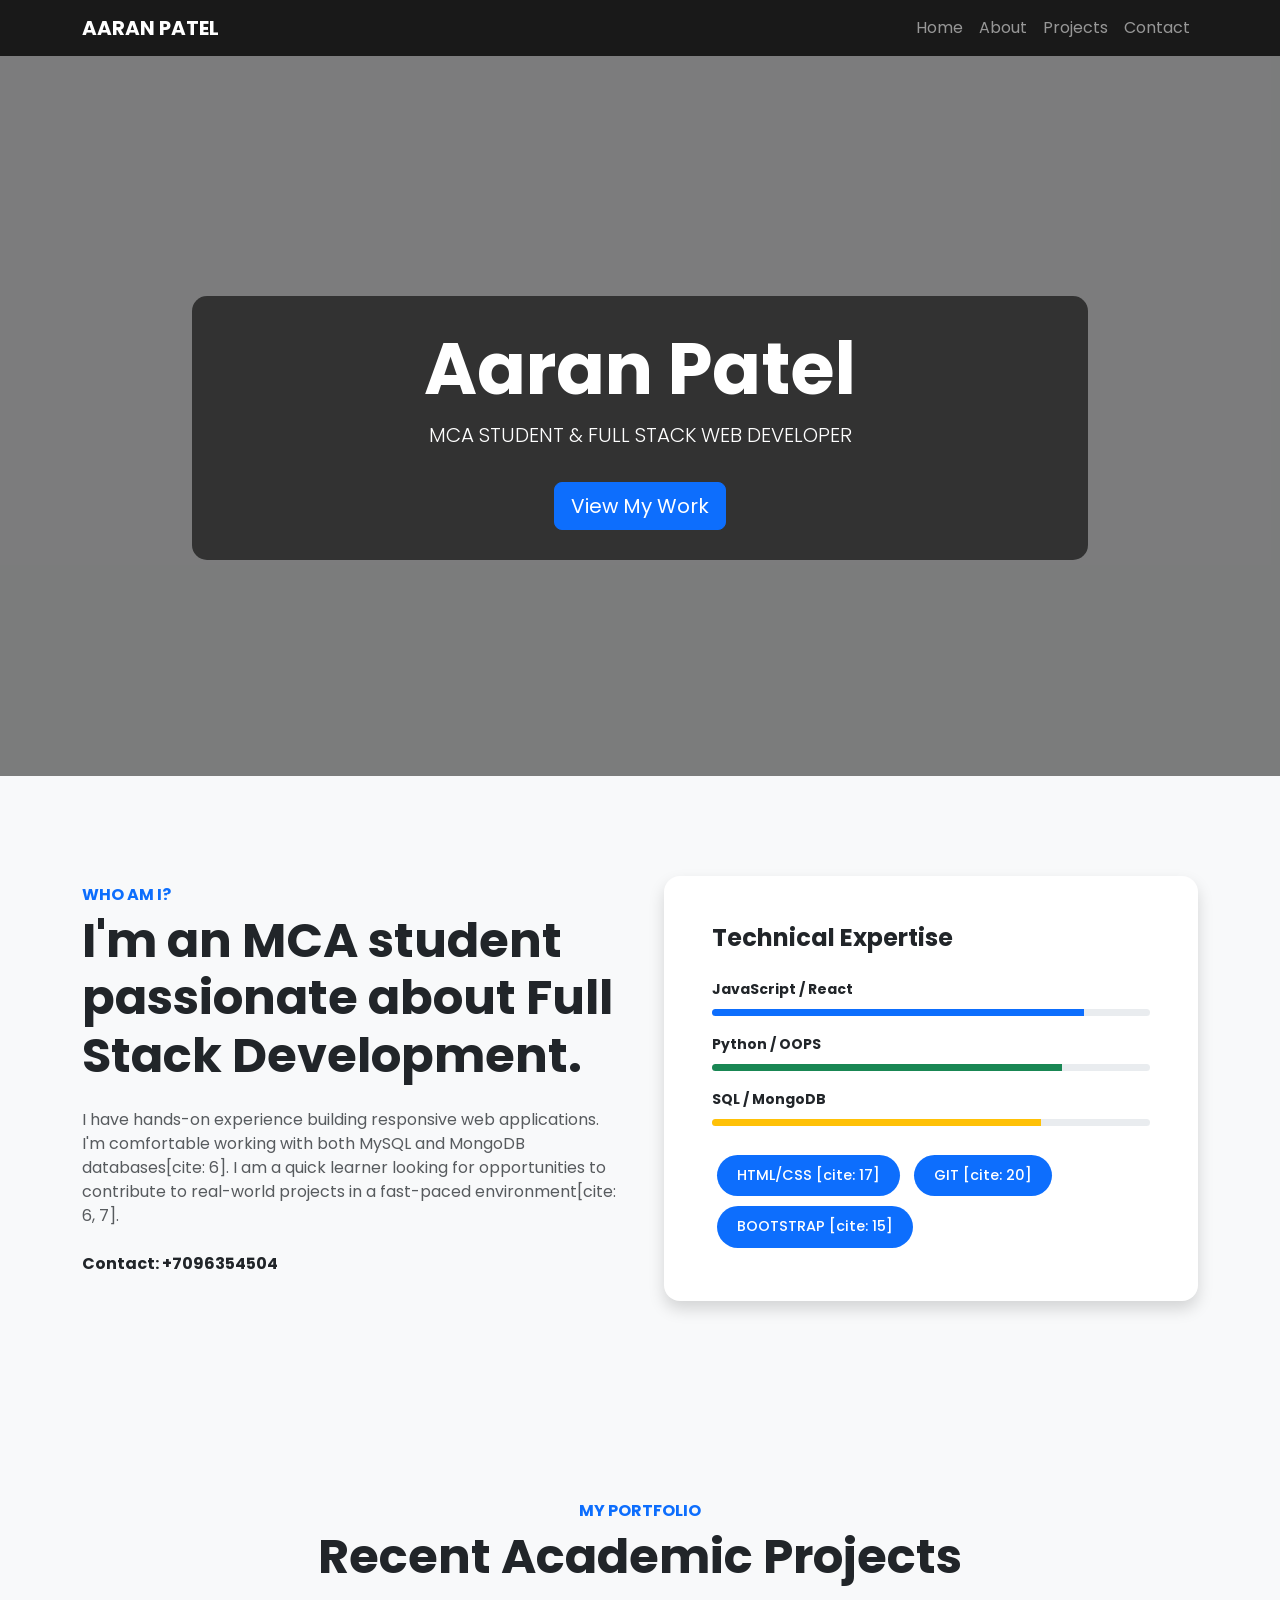
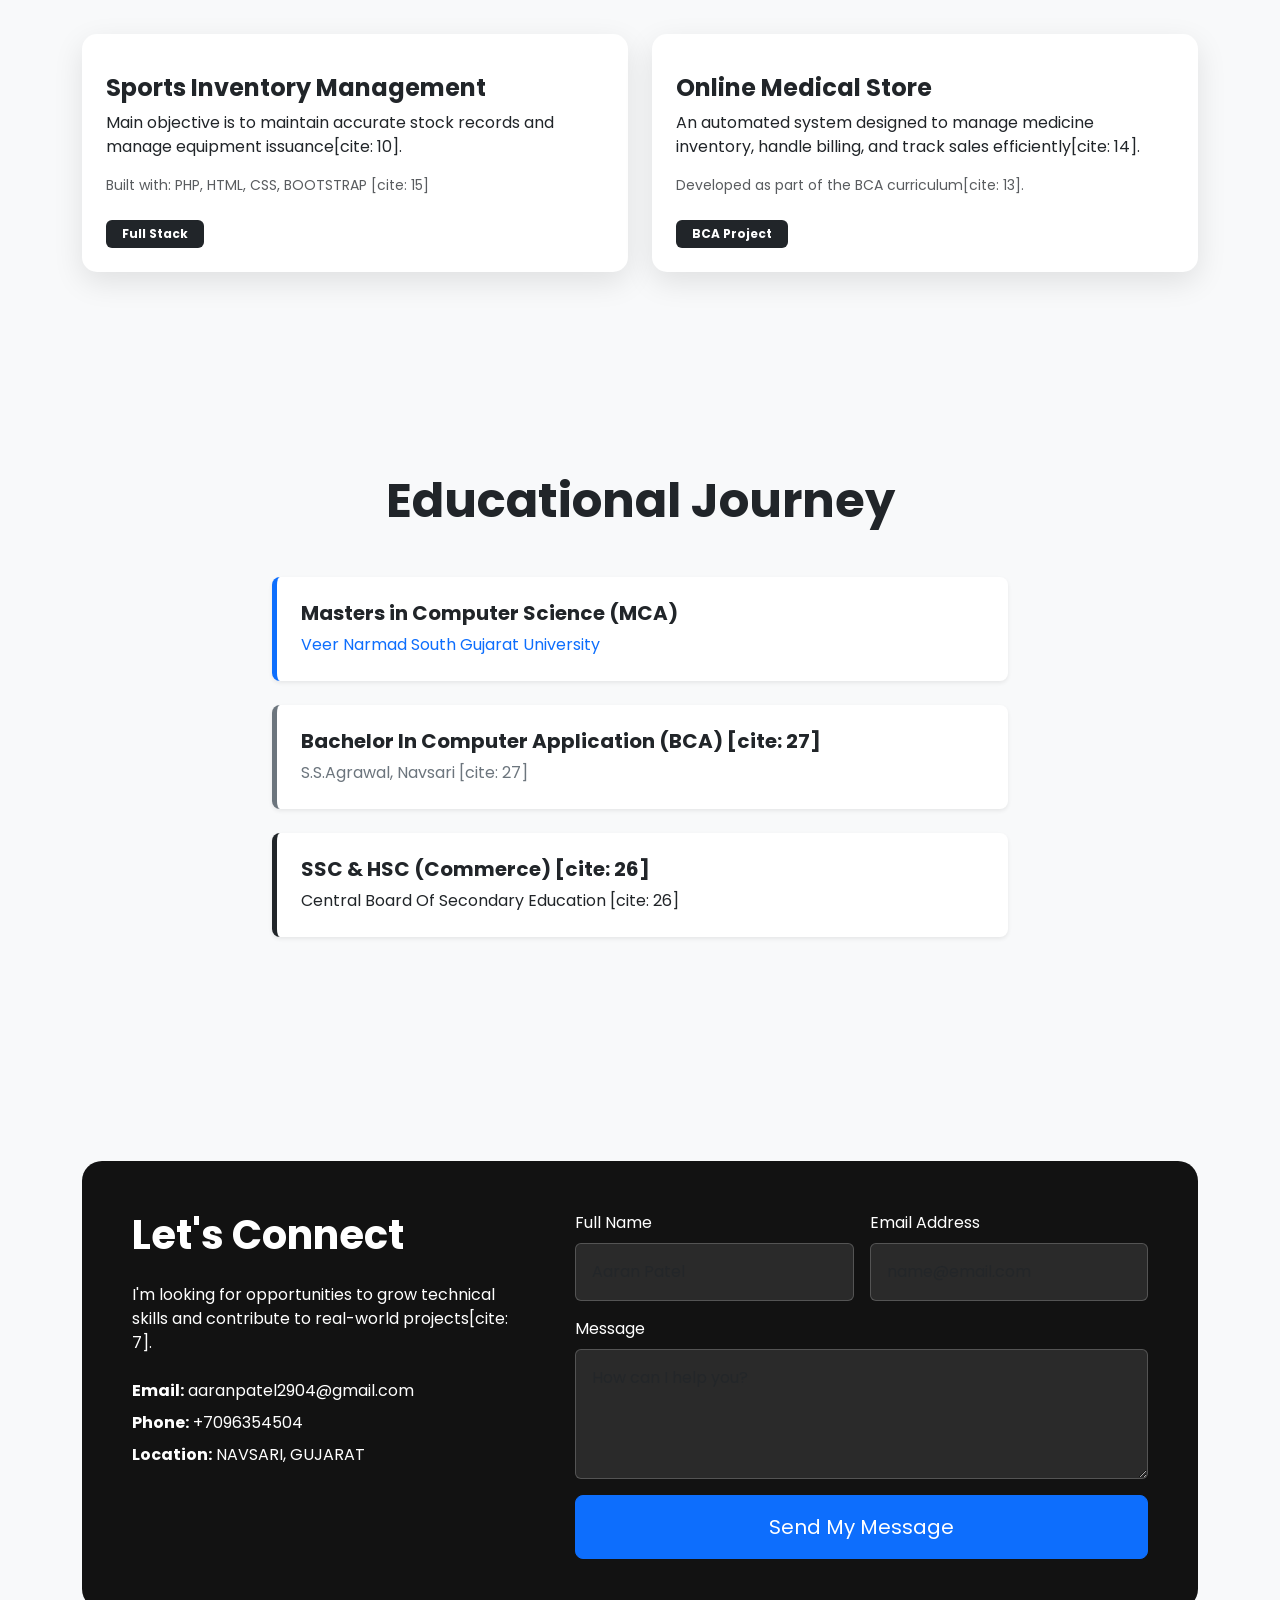
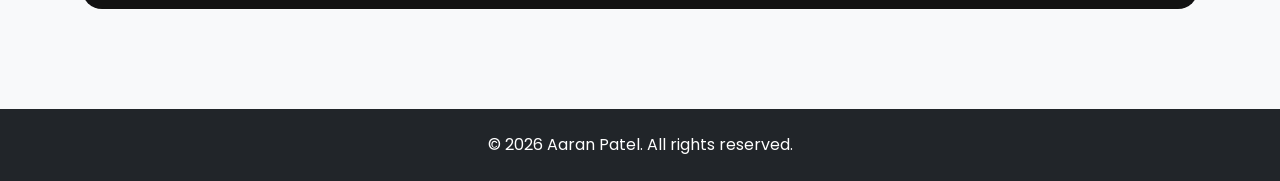
==== index.html @ 6e409c58 "Update and rename Personal_Portfolio.html to index.html" ====
<!DOCTYPE html>
<html lang="en">
<head>
    <meta charset="UTF-8">
    <meta name="viewport" content="width=device-width, initial-scale=1.0">
    <title>Aaran Patel | Full Stack Developer Portfolio</title>
    <link href="https://cdn.jsdelivr.net/npm/bootstrap@5.3.0/dist/css/bootstrap.min.css" rel="stylesheet">
    <link href="https://fonts.googleapis.com/css2?family=Poppins:wght@300;400;600;700&display=swap" rel="stylesheet">
    <style>
        :root { --primary-color: #0d6efd; --dark-bg: #121212; }
        body { font-family: 'Poppins', sans-serif; background-color: #f8f9fa; }
        
        /* Navbar Styling */
        .navbar { background: rgba(0, 0, 0, 0.9) !important; backdrop-filter: blur(10px); }
        
        /* Carousel Hero Styling */
        .carousel-item { height: 80vh; min-height: 400px; background: no-repeat center center scroll; background-size: cover; }
        .carousel-caption { bottom: 30%; background: rgba(0,0,0,0.6); padding: 30px; border-radius: 15px; }
        .overlay { position: absolute; top: 0; left: 0; height: 100%; width: 100%; background: rgba(0,0,0,0.5); }

        /* Card & Section Styling */
        section { padding: 100px 0; }
        .card { transition: all 0.3s ease; border: none; border-radius: 15px; overflow: hidden; box-shadow: 0 10px 30px rgba(0,0,0,0.1); }
        .card:hover { transform: translateY(-10px); box-shadow: 0 15px 40px rgba(0,0,0,0.2); }
        .skill-badge { background: #0d6efd; color: white; padding: 10px 20px; border-radius: 50px; display: inline-block; margin: 5px; font-size: 0.9rem; font-weight: 500; }
        
        /* Form Styling */
        .contact-section { background: var(--dark-bg); color: white; border-radius: 20px; padding: 50px; }
        .form-control { background: rgba(255,255,255,0.1); border: 1px solid rgba(255,255,255,0.2); color: white; }
        .form-control:focus { background: rgba(255,255,255,0.2); color: white; border-color: var(--primary-color); }
    </style>
</head>
<body>

    <nav class="navbar navbar-expand-lg navbar-dark sticky-top">
        <div class="container">
            <a class="navbar-brand fw-bold" href="#">AARAN PATEL</a>
            <button class="navbar-toggler" type="button" data-bs-toggle="collapse" data-bs-target="#navbarNav">
                <span class="navbar-toggler-icon"></span>
            </button>
            <div class="collapse navbar-collapse" id="navbarNav">
                <ul class="navbar-nav ms-auto">
                    <li class="nav-item"><a class="nav-link" href="#home">Home</a></li>
                    <li class="nav-item"><a class="nav-link" href="#about">About</a></li>
                    <li class="nav-item"><a class="nav-link" href="#projects">Projects</a></li>
                    <li class="nav-item"><a class="nav-link" href="#contact">Contact</a></li>
                </ul>
            </div>
        </div>
    </nav>

    <header id="home" class="carousel slide carousel-fade" data-bs-ride="carousel">
        <div class="carousel-inner">
            <div class="carousel-item active" style="background-image: url('https://images.unsplash.com/photo-1498050108023-c5249f4df085?q=80&w=2072');">
                <div class="overlay"></div>
                <div class="carousel-caption">
                    <h1 class="display-2 fw-bold">Aaran Patel</h1>
                    <p class="lead text-uppercase tracking-wider">MCA Student & Full Stack Web Developer</p>
                    <a href="#projects" class="btn btn-primary btn-lg mt-3">View My Work</a>
                </div>
            </div>
            <div class="carousel-item" style="background-image: url('https://images.unsplash.com/photo-1555066931-4365d14bab8c?q=80&w=2070');">
                <div class="overlay"></div>
                <div class="carousel-caption">
                    <h1 class="display-2 fw-bold">Skilled in JavaScript & Python</h1>
                    <p class="lead">Building responsive and functional web applications.</p>
                    <a href="#contact" class="btn btn-outline-light btn-lg mt-3">Hire Me</a>
                </div>
            </div>
        </div>
    </header>

    <section id="about" class="container">
        <div class="row g-5 align-items-center">
            <div class="col-lg-6">
                <h6 class="text-primary fw-bold text-uppercase">Who Am I?</h6>
                <h2 class="display-5 fw-bold mb-4">I'm an MCA student passionate about Full Stack Development.</h2>
                <p class="text-muted mb-4">I have hands-on experience building responsive web applications. I'm comfortable working with both MySQL and MongoDB databases[cite: 6]. I am a quick learner looking for opportunities to contribute to real-world projects in a fast-paced environment[cite: 6, 7].</p>
                <p class="fw-bold">Contact: +7096354504 </p>
            </div>
            <div class="col-lg-6">
                <div class="p-5 bg-white shadow rounded-4">
                    <h4 class="fw-bold mb-4">Technical Expertise</h4>
                    <div class="mb-3">
                        <small class="fw-bold">JavaScript / React</small>
                        <div class="progress mt-2" style="height: 7px;"><div class="progress-bar" style="width: 85%"></div></div>
                    </div>
                    <div class="mb-3">
                        <small class="fw-bold">Python / OOPS</small>
                        <div class="progress mt-2" style="height: 7px;"><div class="progress-bar bg-success" style="width: 80%"></div></div>
                    </div>
                    <div class="mb-3">
                        <small class="fw-bold">SQL / MongoDB</small>
                        <div class="progress mt-2" style="height: 7px;"><div class="progress-bar bg-warning" style="width: 75%"></div></div>
                    </div>
                    <div class="mt-4">
                        <span class="skill-badge">HTML/CSS [cite: 17]</span>
                        <span class="skill-badge">GIT [cite: 20]</span>
                        <span class="skill-badge">BOOTSTRAP [cite: 15]</span>
                    </div>
                </div>
            </div>
        </div>
    </section>

    <section id="projects" class="bg-light">
        <div class="container text-center mb-5">
            <h6 class="text-primary fw-bold text-uppercase">My Portfolio</h6>
            <h2 class="display-5 fw-bold">Recent Academic Projects</h2>
        </div>
        <div class="container">
            <div class="row g-4">
                <div class="col-md-6">
                    <div class="card h-100">
                        <div class="card-body p-4">
                            <div class="mb-3 text-primary"><i class="bi bi-laptop fs-1"></i></div>
                            <h4 class="card-title fw-bold">Sports Inventory Management </h4>
                            <p class="card-text">Main objective is to maintain accurate stock records and manage equipment issuance[cite: 10].</p>
                            <p class="small text-muted mb-4">Built with: PHP, HTML, CSS, BOOTSTRAP [cite: 15]</p>
                            <span class="badge bg-dark px-3 py-2">Full Stack</span>
                        </div>
                    </div>
                </div>
                <div class="col-md-6">
                    <div class="card h-100">
                        <div class="card-body p-4">
                            <div class="mb-3 text-success"><i class="bi bi-capsule fs-1"></i></div>
                            <h4 class="card-title fw-bold">Online Medical Store </h4>
                            <p class="card-text">An automated system designed to manage medicine inventory, handle billing, and track sales efficiently[cite: 14].</p>
                            <p class="small text-muted mb-4">Developed as part of the BCA curriculum[cite: 13].</p>
                            <span class="badge bg-dark px-3 py-2">BCA Project</span>
                        </div>
                    </div>
                </div>
            </div>
        </div>
    </section>

    <section id="education" class="container">
        <h2 class="text-center display-5 fw-bold mb-5">Educational Journey</h2>
        <div class="row justify-content-center">
            <div class="col-md-8">
                <div class="mb-4 p-4 bg-white shadow-sm rounded-3 border-start border-primary border-5">
                    <h5 class="fw-bold">Masters in Computer Science (MCA) </h5>
                    <p class="text-primary mb-0">Veer Narmad South Gujarat University </p>
                </div>
                <div class="mb-4 p-4 bg-white shadow-sm rounded-3 border-start border-secondary border-5">
                    <h5 class="fw-bold">Bachelor In Computer Application (BCA) [cite: 27]</h5>
                    <p class="text-secondary mb-0">S.S.Agrawal, Navsari [cite: 27]</p>
                </div>
                <div class="mb-4 p-4 bg-white shadow-sm rounded-3 border-start border-dark border-5">
                    <h5 class="fw-bold">SSC & HSC (Commerce) [cite: 26]</h5>
                    <p class="text-dark mb-0">Central Board Of Secondary Education [cite: 26]</p>
                </div>
            </div>
        </div>
    </section>

    <section id="contact" class="container">
        <div class="contact-section">
            <div class="row g-5">
                <div class="col-lg-5">
                    <h2 class="display-6 fw-bold mb-4">Let's Connect</h2>
                    <p>I'm looking for opportunities to grow technical skills and contribute to real-world projects[cite: 7].</p>
                    <ul class="list-unstyled mt-4">
                        <li class="mb-2"><strong>Email:</strong> aaranpatel2904@gmail.com </li>
                        <li class="mb-2"><strong>Phone:</strong> +7096354504 </li>
                        <li><strong>Location:</strong> NAVSARI, GUJARAT </li>
                    </ul>
                </div>
                <div class="col-lg-7">
                    <form action="https://formspree.io/f/xbdlnlnr" method="POST">
                        <div class="row g-3">
                            <div class="col-md-6">
                                <label class="form-label">Full Name</label>
                                <input type="text" name="name" class="form-control p-3" placeholder="Aaran Patel" required>
                            </div>
                            <div class="col-md-6">
                                <label class="form-label">Email Address</label>
                                <input type="email" name="email" class="form-control p-3" placeholder="name@email.com" required>
                            </div>
                            <div class="col-12">
                                <label class="form-label">Message</label>
                                <textarea name="message" class="form-control p-3" rows="4" placeholder="How can I help you?" required></textarea>
                            </div>
                            <input type="hidden" name="_subject" value="New Portfolio Message!">
                            <div class="col-12">
                                <button type="submit" class="btn btn-primary btn-lg w-100 py-3">Send My Message</button>
                            </div>
                        </div>
                    </form>
                </div>
            </div>
        </div>
    </section>

    <footer class="text-center py-4 bg-dark text-white">
        <p class="mb-0">&copy; 2026 Aaran Patel. All rights reserved.</p>
    </footer>

    <script src="https://cdn.jsdelivr.net/npm/bootstrap@5.3.0/dist/js/bootstrap.bundle.min.js"></script>
</body>
</html>
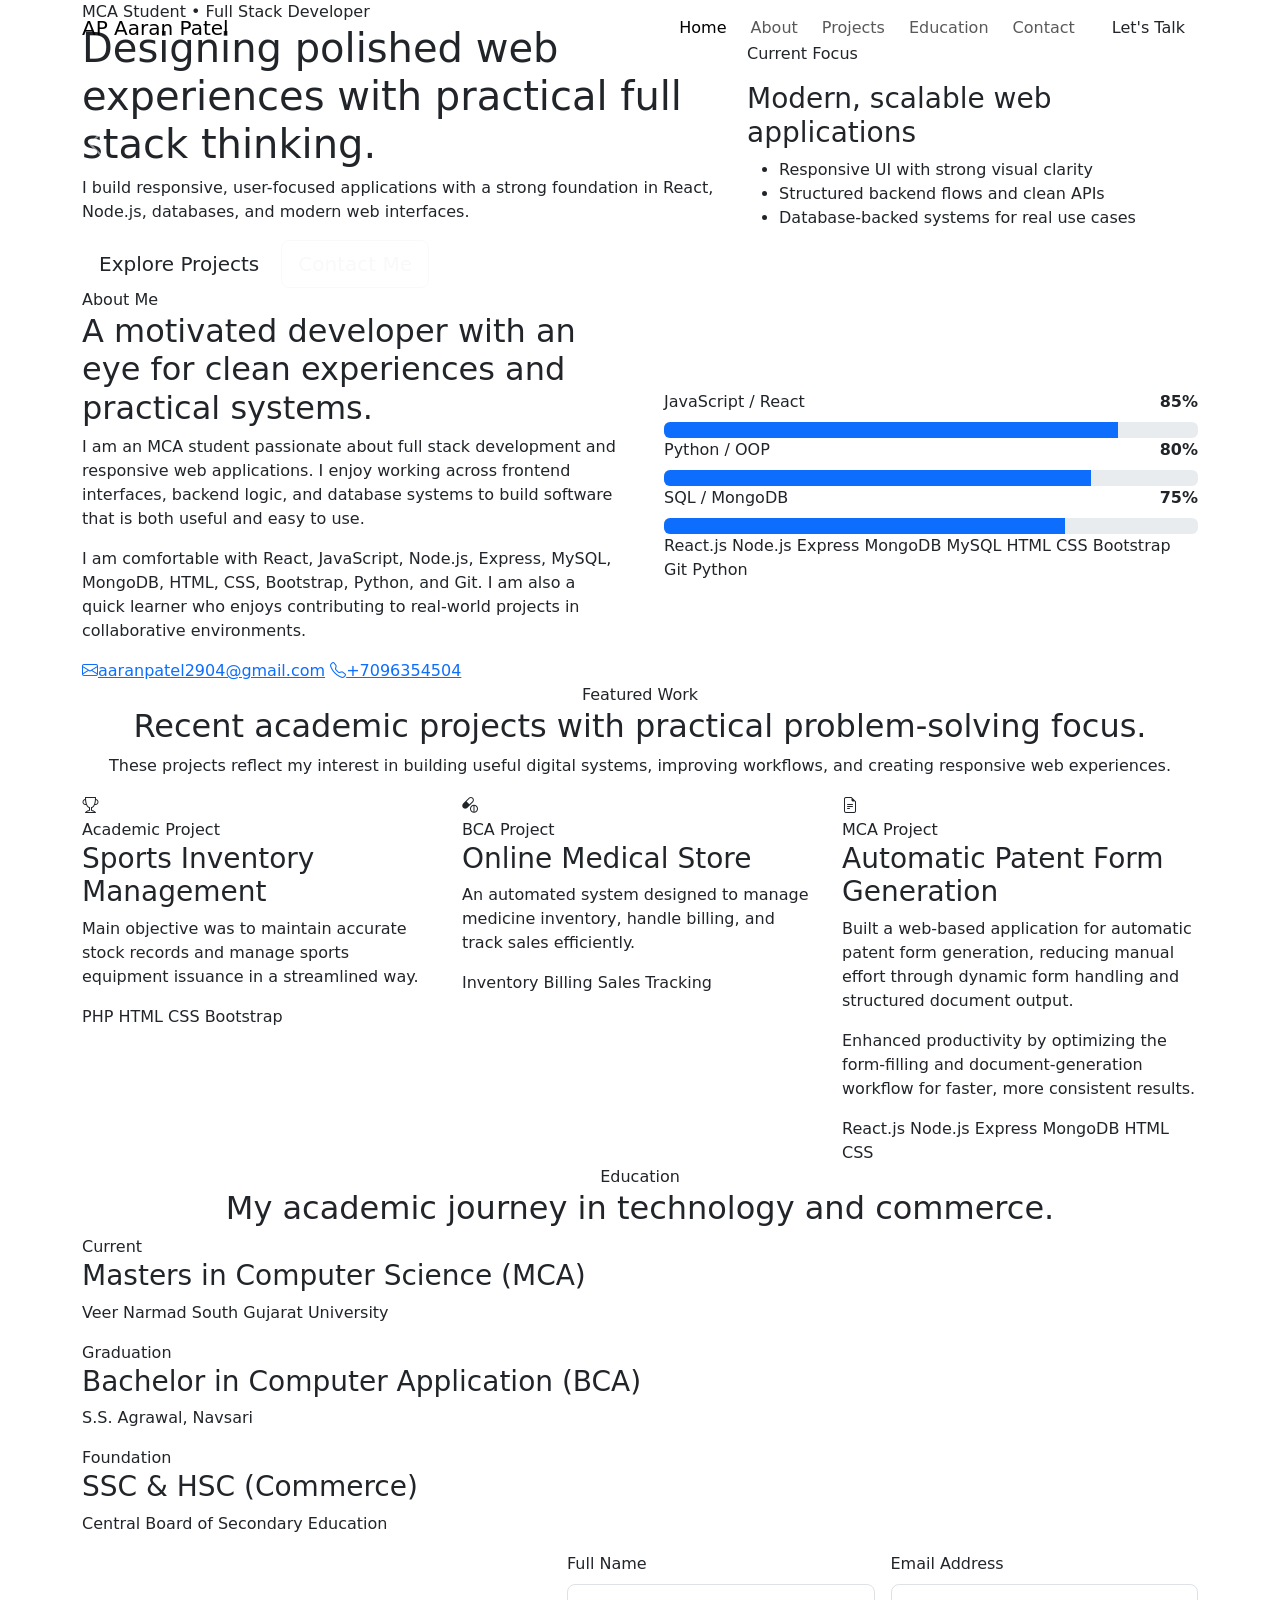
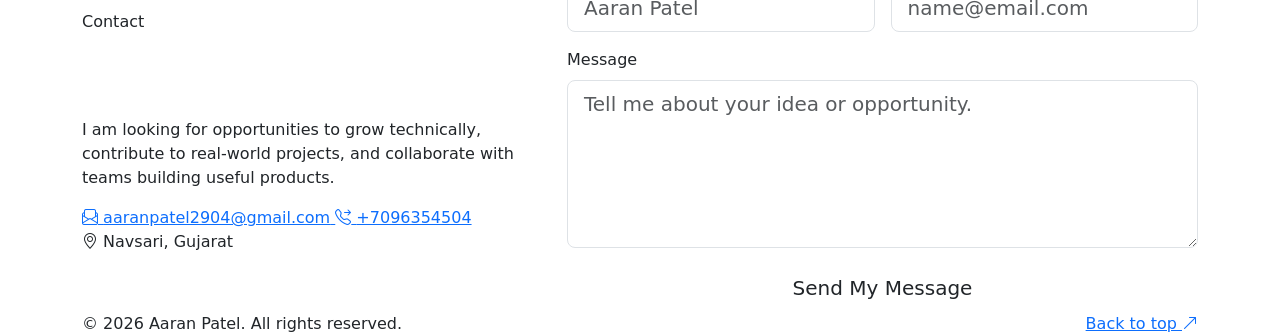
==== commit e435a40b: "Update index.html" ====
--- a/index.html
+++ b/index.html
@@ -4,200 +4,405 @@
     <meta charset="UTF-8">
     <meta name="viewport" content="width=device-width, initial-scale=1.0">
     <title>Aaran Patel | Full Stack Developer Portfolio</title>
-    <link href="https://cdn.jsdelivr.net/npm/bootstrap@5.3.0/dist/css/bootstrap.min.css" rel="stylesheet">
-    <link href="https://fonts.googleapis.com/css2?family=Poppins:wght@300;400;600;700&display=swap" rel="stylesheet">
-    <style>
-        :root { --primary-color: #0d6efd; --dark-bg: #121212; }
-        body { font-family: 'Poppins', sans-serif; background-color: #f8f9fa; }
-        
-        /* Navbar Styling */
-        .navbar { background: rgba(0, 0, 0, 0.9) !important; backdrop-filter: blur(10px); }
-        
-        /* Carousel Hero Styling */
-        .carousel-item { height: 80vh; min-height: 400px; background: no-repeat center center scroll; background-size: cover; }
-        .carousel-caption { bottom: 30%; background: rgba(0,0,0,0.6); padding: 30px; border-radius: 15px; }
-        .overlay { position: absolute; top: 0; left: 0; height: 100%; width: 100%; background: rgba(0,0,0,0.5); }
-
-        /* Card & Section Styling */
-        section { padding: 100px 0; }
-        .card { transition: all 0.3s ease; border: none; border-radius: 15px; overflow: hidden; box-shadow: 0 10px 30px rgba(0,0,0,0.1); }
-        .card:hover { transform: translateY(-10px); box-shadow: 0 15px 40px rgba(0,0,0,0.2); }
-        .skill-badge { background: #0d6efd; color: white; padding: 10px 20px; border-radius: 50px; display: inline-block; margin: 5px; font-size: 0.9rem; font-weight: 500; }
-        
-        /* Form Styling */
-        .contact-section { background: var(--dark-bg); color: white; border-radius: 20px; padding: 50px; }
-        .form-control { background: rgba(255,255,255,0.1); border: 1px solid rgba(255,255,255,0.2); color: white; }
-        .form-control:focus { background: rgba(255,255,255,0.2); color: white; border-color: var(--primary-color); }
-    </style>
+    <meta name="description" content="Portfolio of Aaran Patel, MCA student and full stack developer building responsive web applications with React, Node.js, Express, MongoDB, and SQL.">
+    <link rel="preconnect" href="https://fonts.googleapis.com">
+    <link rel="preconnect" href="https://fonts.gstatic.com" crossorigin>
+    <link href="https://fonts.googleapis.com/css2?family=Manrope:wght@400;500;600;700;800&family=Space+Grotesk:wght@500;700&display=swap" rel="stylesheet">
+    <link href="https://cdn.jsdelivr.net/npm/bootstrap@5.3.3/dist/css/bootstrap.min.css" rel="stylesheet">
+    <link href="https://cdn.jsdelivr.net/npm/bootstrap-icons@1.11.3/font/bootstrap-icons.min.css" rel="stylesheet">
+    <link rel="stylesheet" href="styles.css">
 </head>
-<body>
-
-    <nav class="navbar navbar-expand-lg navbar-dark sticky-top">
-        <div class="container">
-            <a class="navbar-brand fw-bold" href="#">AARAN PATEL</a>
-            <button class="navbar-toggler" type="button" data-bs-toggle="collapse" data-bs-target="#navbarNav">
-                <span class="navbar-toggler-icon"></span>
-            </button>
-            <div class="collapse navbar-collapse" id="navbarNav">
-                <ul class="navbar-nav ms-auto">
-                    <li class="nav-item"><a class="nav-link" href="#home">Home</a></li>
-                    <li class="nav-item"><a class="nav-link" href="#about">About</a></li>
-                    <li class="nav-item"><a class="nav-link" href="#projects">Projects</a></li>
-                    <li class="nav-item"><a class="nav-link" href="#contact">Contact</a></li>
-                </ul>
+<body data-bs-spy="scroll" data-bs-target="#navbarNav" data-bs-offset="90" tabindex="0">
+
+    <div class="site-shell">
+        <nav class="navbar navbar-expand-lg fixed-top" id="siteNavbar">
+            <div class="container">
+                <a class="navbar-brand" href="#home">
+                    <span class="brand-mark">AP</span>
+                    <span class="brand-text">Aaran Patel</span>
+                </a>
+                <button class="navbar-toggler" type="button" data-bs-toggle="collapse" data-bs-target="#navbarNav" aria-controls="navbarNav" aria-expanded="false" aria-label="Toggle navigation">
+                    <span class="navbar-toggler-icon"></span>
+                </button>
+                <div class="collapse navbar-collapse" id="navbarNav">
+                    <ul class="navbar-nav ms-auto align-items-lg-center gap-lg-2">
+                        <li class="nav-item"><a class="nav-link" href="#home">Home</a></li>
+                        <li class="nav-item"><a class="nav-link" href="#about">About</a></li>
+                        <li class="nav-item"><a class="nav-link" href="#projects">Projects</a></li>
+                        <li class="nav-item"><a class="nav-link" href="#education">Education</a></li>
+                        <li class="nav-item"><a class="nav-link" href="#contact">Contact</a></li>
+                        <li class="nav-item ms-lg-2">
+                            <a class="btn btn-nav" href="#contact">Let's Talk</a>
+                        </li>
+                    </ul>
+                </div>
             </div>
-        </div>
-    </nav>
-
-    <header id="home" class="carousel slide carousel-fade" data-bs-ride="carousel">
-        <div class="carousel-inner">
-            <div class="carousel-item active" style="background-image: url('https://images.unsplash.com/photo-1498050108023-c5249f4df085?q=80&w=2072');">
-                <div class="overlay"></div>
-                <div class="carousel-caption">
-                    <h1 class="display-2 fw-bold">Aaran Patel</h1>
-                    <p class="lead text-uppercase tracking-wider">MCA Student & Full Stack Web Developer</p>
-                    <a href="#projects" class="btn btn-primary btn-lg mt-3">View My Work</a>
-                </div>
+        </nav>
+
+        <header id="home" class="hero-section">
+            <div id="heroCarousel" class="carousel slide carousel-fade" data-bs-ride="carousel" data-bs-interval="5000">
+                <div class="carousel-indicators custom-indicators">
+                    <button type="button" data-bs-target="#heroCarousel" data-bs-slide-to="0" class="active" aria-current="true" aria-label="Slide 1"></button>
+                    <button type="button" data-bs-target="#heroCarousel" data-bs-slide-to="1" aria-label="Slide 2"></button>
+                    <button type="button" data-bs-target="#heroCarousel" data-bs-slide-to="2" aria-label="Slide 3"></button>
+                </div>
+
+                <div class="carousel-inner">
+                    <div class="carousel-item active">
+                        <section class="hero-slide hero-slide-one">
+                            <div class="hero-glow hero-glow-left"></div>
+                            <div class="hero-glow hero-glow-right"></div>
+                            <div class="container">
+                                <div class="row align-items-center gy-5">
+                                    <div class="col-lg-7">
+                                        <span class="eyebrow">MCA Student • Full Stack Developer</span>
+                                        <h1 class="hero-title">Designing polished web experiences with practical full stack thinking.</h1>
+                                        <p class="hero-copy">I build responsive, user-focused applications with a strong foundation in React, Node.js, databases, and modern web interfaces.</p>
+                                        <div class="hero-actions">
+                                            <a href="#projects" class="btn btn-accent btn-lg">Explore Projects</a>
+                                            <a href="#contact" class="btn btn-outline-light btn-lg">Contact Me</a>
+                                        </div>
+                                    </div>
+                                    <div class="col-lg-5">
+                                        <div class="hero-panel floating-card">
+                                            <div class="hero-panel-top">
+                                                <span class="panel-dot"></span>
+                                                <span class="panel-dot"></span>
+                                                <span class="panel-dot"></span>
+                                            </div>
+                                            <div class="hero-panel-body">
+                                                <p class="panel-label">Current Focus</p>
+                                                <h3>Modern, scalable web applications</h3>
+                                                <ul class="hero-list">
+                                                    <li>Responsive UI with strong visual clarity</li>
+                                                    <li>Structured backend flows and clean APIs</li>
+                                                    <li>Database-backed systems for real use cases</li>
+                                                </ul>
+                                            </div>
+                                        </div>
+                                    </div>
+                                </div>
+                            </div>
+                        </section>
+                    </div>
+
+                    <div class="carousel-item">
+                        <section class="hero-slide hero-slide-two">
+                            <div class="container">
+                                <div class="row align-items-center gy-5">
+                                    <div class="col-lg-6">
+                                        <span class="eyebrow">Frontend to Backend</span>
+                                        <h2 class="hero-title">Building complete solutions, not just isolated screens.</h2>
+                                        <p class="hero-copy">From interfaces to data handling, I enjoy turning academic and practical ideas into dependable products that feel fast and intuitive.</p>
+                                        <div class="hero-actions">
+                                            <a href="#about" class="btn btn-accent btn-lg">See Skills</a>
+                                        </div>
+                                    </div>
+                                    <div class="col-lg-6">
+                                        <div class="metrics-grid">
+                                            <article class="metric-card floating-card">
+                                                <span class="metric-icon"><i class="bi bi-window-stack"></i></span>
+                                                <h3>React & JavaScript</h3>
+                                                <p>Interactive UI development with component-driven thinking.</p>
+                                            </article>
+                                            <article class="metric-card floating-card">
+                                                <span class="metric-icon"><i class="bi bi-hdd-network"></i></span>
+                                                <h3>Node & Express</h3>
+                                                <p>Server-side logic and application flows for real projects.</p>
+                                            </article>
+                                            <article class="metric-card floating-card">
+                                                <span class="metric-icon"><i class="bi bi-database-check"></i></span>
+                                                <h3>MySQL & MongoDB</h3>
+                                                <p>Structured and document-based data handling experience.</p>
+                                            </article>
+                                            <article class="metric-card floating-card">
+                                                <span class="metric-icon"><i class="bi bi-braces-asterisk"></i></span>
+                                                <h3>HTML, CSS, Bootstrap</h3>
+                                                <p>Responsive layouts with detail-oriented visual polish.</p>
+                                            </article>
+                                        </div>
+                                    </div>
+                                </div>
+                            </div>
+                        </section>
+                    </div>
+
+                    <div class="carousel-item">
+                        <section class="hero-slide hero-slide-three">
+                            <div class="container">
+                                <div class="row align-items-center gy-5">
+                                    <div class="col-lg-7">
+                                        <span class="eyebrow">Available for Opportunities</span>
+                                        <h2 class="hero-title">Ready to contribute, learn fast, and create strong outcomes with a team.</h2>
+                                        <p class="hero-copy">I am looking for opportunities where I can keep improving technically while helping deliver meaningful software and better user experiences.</p>
+                                        <div class="hero-actions">
+                                            <a href="mailto:aaranpatel2904@gmail.com" class="btn btn-accent btn-lg">Email Me</a>
+                                            <a href="tel:7096354504" class="btn btn-outline-light btn-lg">Call Me</a>
+                                        </div>
+                                    </div>
+                                    <div class="col-lg-5">
+                                        <div class="availability-card floating-card">
+                                            <div class="availability-row">
+                                                <span>Location</span>
+                                                <strong>Navsari, Gujarat</strong>
+                                            </div>
+                                            <div class="availability-row">
+                                                <span>Education</span>
+                                                <strong>MCA</strong>
+                                            </div>
+                                            <div class="availability-row">
+                                                <span>Interest Areas</span>
+                                                <strong>Full Stack, UI, Databases</strong>
+                                            </div>
+                                            <div class="availability-row">
+                                                <span>Contact</span>
+                                                <strong>+7096354504</strong>
+                                            </div>
+                                        </div>
+                                    </div>
+                                </div>
+                            </div>
+                        </section>
+                    </div>
+                </div>
+
+                <button class="carousel-control-prev custom-control" type="button" data-bs-target="#heroCarousel" data-bs-slide="prev" aria-label="Previous slide">
+                    <span class="carousel-control-prev-icon" aria-hidden="true"></span>
+                </button>
+                <button class="carousel-control-next custom-control" type="button" data-bs-target="#heroCarousel" data-bs-slide="next" aria-label="Next slide">
+                    <span class="carousel-control-next-icon" aria-hidden="true"></span>
+                </button>
             </div>
-            <div class="carousel-item" style="background-image: url('https://images.unsplash.com/photo-1555066931-4365d14bab8c?q=80&w=2070');">
-                <div class="overlay"></div>
-                <div class="carousel-caption">
-                    <h1 class="display-2 fw-bold">Skilled in JavaScript & Python</h1>
-                    <p class="lead">Building responsive and functional web applications.</p>
-                    <a href="#contact" class="btn btn-outline-light btn-lg mt-3">Hire Me</a>
-                </div>
+        </header>
+
+        <main>
+            <section id="about" class="section-padding">
+                <div class="container">
+                    <div class="row align-items-center g-5">
+                        <div class="col-lg-6 reveal">
+                            <span class="section-tag">About Me</span>
+                            <h2 class="section-title">A motivated developer with an eye for clean experiences and practical systems.</h2>
+                            <p class="section-copy">I am an MCA student passionate about full stack development and responsive web applications. I enjoy working across frontend interfaces, backend logic, and database systems to build software that is both useful and easy to use.</p>
+                            <p class="section-copy">I am comfortable with React, JavaScript, Node.js, Express, MySQL, MongoDB, HTML, CSS, Bootstrap, Python, and Git. I am also a quick learner who enjoys contributing to real-world projects in collaborative environments.</p>
+                            <div class="about-contact">
+                                <a href="mailto:aaranpatel2904@gmail.com" class="contact-pill"><i class="bi bi-envelope"></i>aaranpatel2904@gmail.com</a>
+                                <a href="tel:7096354504" class="contact-pill"><i class="bi bi-telephone"></i>+7096354504</a>
+                            </div>
+                        </div>
+                        <div class="col-lg-6 reveal">
+                            <div class="profile-surface">
+                                <div class="skill-block">
+                                    <div class="d-flex justify-content-between align-items-center mb-2">
+                                        <span>JavaScript / React</span>
+                                        <strong>85%</strong>
+                                    </div>
+                                    <div class="progress modern-progress" role="progressbar" aria-label="JavaScript and React skill" aria-valuenow="85" aria-valuemin="0" aria-valuemax="100">
+                                        <div class="progress-bar gradient-bar" style="width: 85%"></div>
+                                    </div>
+                                </div>
+                                <div class="skill-block">
+                                    <div class="d-flex justify-content-between align-items-center mb-2">
+                                        <span>Python / OOP</span>
+                                        <strong>80%</strong>
+                                    </div>
+                                    <div class="progress modern-progress" role="progressbar" aria-label="Python and OOP skill" aria-valuenow="80" aria-valuemin="0" aria-valuemax="100">
+                                        <div class="progress-bar gradient-bar second-bar" style="width: 80%"></div>
+                                    </div>
+                                </div>
+                                <div class="skill-block">
+                                    <div class="d-flex justify-content-between align-items-center mb-2">
+                                        <span>SQL / MongoDB</span>
+                                        <strong>75%</strong>
+                                    </div>
+                                    <div class="progress modern-progress" role="progressbar" aria-label="SQL and MongoDB skill" aria-valuenow="75" aria-valuemin="0" aria-valuemax="100">
+                                        <div class="progress-bar gradient-bar third-bar" style="width: 75%"></div>
+                                    </div>
+                                </div>
+                                <div class="badge-cluster">
+                                    <span class="skill-chip">React.js</span>
+                                    <span class="skill-chip">Node.js</span>
+                                    <span class="skill-chip">Express</span>
+                                    <span class="skill-chip">MongoDB</span>
+                                    <span class="skill-chip">MySQL</span>
+                                    <span class="skill-chip">HTML</span>
+                                    <span class="skill-chip">CSS</span>
+                                    <span class="skill-chip">Bootstrap</span>
+                                    <span class="skill-chip">Git</span>
+                                    <span class="skill-chip">Python</span>
+                                </div>
+                            </div>
+                        </div>
+                    </div>
+                </div>
+            </section>
+
+            <section id="projects" class="section-padding section-projects">
+                <div class="container">
+                    <div class="section-heading text-center reveal">
+                        <span class="section-tag">Featured Work</span>
+                        <h2 class="section-title">Recent academic projects with practical problem-solving focus.</h2>
+                        <p class="section-copy mx-auto">These projects reflect my interest in building useful digital systems, improving workflows, and creating responsive web experiences.</p>
+                    </div>
+
+                    <div class="row g-4 project-grid">
+                        <div class="col-lg-4 col-md-6 reveal">
+                            <article class="project-card h-100">
+                                <div class="project-icon icon-blue">
+                                    <i class="bi bi-trophy"></i>
+                                </div>
+                                <div class="project-body">
+                                    <div class="project-meta">Academic Project</div>
+                                    <h3>Sports Inventory Management</h3>
+                                    <p>Main objective was to maintain accurate stock records and manage sports equipment issuance in a streamlined way.</p>
+                                    <div class="tag-row">
+                                        <span>PHP</span>
+                                        <span>HTML</span>
+                                        <span>CSS</span>
+                                        <span>Bootstrap</span>
+                                    </div>
+                                </div>
+                            </article>
+                        </div>
+
+                        <div class="col-lg-4 col-md-6 reveal">
+                            <article class="project-card h-100">
+                                <div class="project-icon icon-green">
+                                    <i class="bi bi-capsule-pill"></i>
+                                </div>
+                                <div class="project-body">
+                                    <div class="project-meta">BCA Project</div>
+                                    <h3>Online Medical Store</h3>
+                                    <p>An automated system designed to manage medicine inventory, handle billing, and track sales efficiently.</p>
+                                    <div class="tag-row">
+                                        <span>Inventory</span>
+                                        <span>Billing</span>
+                                        <span>Sales Tracking</span>
+                                    </div>
+                                </div>
+                            </article>
+                        </div>
+
+                        <div class="col-lg-4 col-md-12 reveal">
+                            <article class="project-card project-featured h-100">
+                                <div class="project-icon icon-amber">
+                                    <i class="bi bi-file-earmark-text"></i>
+                                </div>
+                                <div class="project-body">
+                                    <div class="project-meta">MCA Project</div>
+                                    <h3>Automatic Patent Form Generation</h3>
+                                    <p>Built a web-based application for automatic patent form generation, reducing manual effort through dynamic form handling and structured document output.</p>
+                                    <p>Enhanced productivity by optimizing the form-filling and document-generation workflow for faster, more consistent results.</p>
+                                    <div class="tag-row">
+                                        <span>React.js</span>
+                                        <span>Node.js</span>
+                                        <span>Express</span>
+                                        <span>MongoDB</span>
+                                        <span>HTML</span>
+                                        <span>CSS</span>
+                                    </div>
+                                </div>
+                            </article>
+                        </div>
+                    </div>
+                </div>
+            </section>
+
+            <section id="education" class="section-padding">
+                <div class="container">
+                    <div class="section-heading text-center reveal">
+                        <span class="section-tag">Education</span>
+                        <h2 class="section-title">My academic journey in technology and commerce.</h2>
+                    </div>
+                    <div class="timeline">
+                        <article class="timeline-card reveal">
+                            <div class="timeline-dot"></div>
+                            <div class="timeline-content">
+                                <span class="timeline-label">Current</span>
+                                <h3>Masters in Computer Science (MCA)</h3>
+                                <p>Veer Narmad South Gujarat University</p>
+                            </div>
+                        </article>
+                        <article class="timeline-card reveal">
+                            <div class="timeline-dot"></div>
+                            <div class="timeline-content">
+                                <span class="timeline-label">Graduation</span>
+                                <h3>Bachelor in Computer Application (BCA)</h3>
+                                <p>S.S. Agrawal, Navsari</p>
+                            </div>
+                        </article>
+                        <article class="timeline-card reveal">
+                            <div class="timeline-dot"></div>
+                            <div class="timeline-content">
+                                <span class="timeline-label">Foundation</span>
+                                <h3>SSC & HSC (Commerce)</h3>
+                                <p>Central Board of Secondary Education</p>
+                            </div>
+                        </article>
+                    </div>
+                </div>
+            </section>
+
+            <section id="contact" class="section-padding">
+                <div class="container">
+                    <div class="contact-wrapper reveal">
+                        <div class="row g-5 align-items-center">
+                            <div class="col-lg-5">
+                                <span class="section-tag section-tag-light">Contact</span>
+                                <h2 class="section-title text-white">Let’s build something meaningful together.</h2>
+                                <p class="section-copy contact-copy">I am looking for opportunities to grow technically, contribute to real-world projects, and collaborate with teams building useful products.</p>
+                                <div class="contact-card-list">
+                                    <a href="mailto:aaranpatel2904@gmail.com" class="contact-card-item">
+                                        <i class="bi bi-envelope-paper"></i>
+                                        <span>aaranpatel2904@gmail.com</span>
+                                    </a>
+                                    <a href="tel:7096354504" class="contact-card-item">
+                                        <i class="bi bi-telephone-forward"></i>
+                                        <span>+7096354504</span>
+                                    </a>
+                                    <div class="contact-card-item">
+                                        <i class="bi bi-geo-alt"></i>
+                                        <span>Navsari, Gujarat</span>
+                                    </div>
+                                </div>
+                            </div>
+
+                            <div class="col-lg-7">
+                                <form class="contact-form" action="https://formspree.io/f/xbdlnlnr" method="POST">
+                                    <div class="row g-3">
+                                        <div class="col-md-6">
+                                            <label for="name" class="form-label">Full Name</label>
+                                            <input id="name" type="text" name="name" class="form-control form-control-lg" placeholder="Aaran Patel" required>
+                                        </div>
+                                        <div class="col-md-6">
+                                            <label for="email" class="form-label">Email Address</label>
+                                            <input id="email" type="email" name="email" class="form-control form-control-lg" placeholder="name@email.com" required>
+                                        </div>
+                                        <div class="col-12">
+                                            <label for="message" class="form-label">Message</label>
+                                            <textarea id="message" name="message" class="form-control form-control-lg" rows="5" placeholder="Tell me about your idea or opportunity." required></textarea>
+                                        </div>
+                                        <input type="hidden" name="_subject" value="New Portfolio Message!">
+                                        <div class="col-12">
+                                            <button type="submit" class="btn btn-accent btn-lg w-100">Send My Message</button>
+                                        </div>
+                                    </div>
+                                </form>
+                            </div>
+                        </div>
+                    </div>
+                </div>
+            </section>
+        </main>
+
+        <footer class="site-footer">
+            <div class="container d-flex flex-column flex-md-row justify-content-between align-items-center gap-3">
+                <p class="mb-0">© <span id="currentYear">2026</span> Aaran Patel. All rights reserved.</p>
+                <a href="#home" class="footer-link">Back to top <i class="bi bi-arrow-up-right"></i></a>
             </div>
-        </div>
-    </header>
-
-    <section id="about" class="container">
-        <div class="row g-5 align-items-center">
-            <div class="col-lg-6">
-                <h6 class="text-primary fw-bold text-uppercase">Who Am I?</h6>
-                <h2 class="display-5 fw-bold mb-4">I'm an MCA student passionate about Full Stack Development.</h2>
-                <p class="text-muted mb-4">I have hands-on experience building responsive web applications. I'm comfortable working with both MySQL and MongoDB databases[cite: 6]. I am a quick learner looking for opportunities to contribute to real-world projects in a fast-paced environment[cite: 6, 7].</p>
-                <p class="fw-bold">Contact: +7096354504 </p>
-            </div>
-            <div class="col-lg-6">
-                <div class="p-5 bg-white shadow rounded-4">
-                    <h4 class="fw-bold mb-4">Technical Expertise</h4>
-                    <div class="mb-3">
-                        <small class="fw-bold">JavaScript / React</small>
-                        <div class="progress mt-2" style="height: 7px;"><div class="progress-bar" style="width: 85%"></div></div>
-                    </div>
-                    <div class="mb-3">
-                        <small class="fw-bold">Python / OOPS</small>
-                        <div class="progress mt-2" style="height: 7px;"><div class="progress-bar bg-success" style="width: 80%"></div></div>
-                    </div>
-                    <div class="mb-3">
-                        <small class="fw-bold">SQL / MongoDB</small>
-                        <div class="progress mt-2" style="height: 7px;"><div class="progress-bar bg-warning" style="width: 75%"></div></div>
-                    </div>
-                    <div class="mt-4">
-                        <span class="skill-badge">HTML/CSS [cite: 17]</span>
-                        <span class="skill-badge">GIT [cite: 20]</span>
-                        <span class="skill-badge">BOOTSTRAP [cite: 15]</span>
-                    </div>
-                </div>
-            </div>
-        </div>
-    </section>
-
-    <section id="projects" class="bg-light">
-        <div class="container text-center mb-5">
-            <h6 class="text-primary fw-bold text-uppercase">My Portfolio</h6>
-            <h2 class="display-5 fw-bold">Recent Academic Projects</h2>
-        </div>
-        <div class="container">
-            <div class="row g-4">
-                <div class="col-md-6">
-                    <div class="card h-100">
-                        <div class="card-body p-4">
-                            <div class="mb-3 text-primary"><i class="bi bi-laptop fs-1"></i></div>
-                            <h4 class="card-title fw-bold">Sports Inventory Management </h4>
-                            <p class="card-text">Main objective is to maintain accurate stock records and manage equipment issuance[cite: 10].</p>
-                            <p class="small text-muted mb-4">Built with: PHP, HTML, CSS, BOOTSTRAP [cite: 15]</p>
-                            <span class="badge bg-dark px-3 py-2">Full Stack</span>
-                        </div>
-                    </div>
-                </div>
-                <div class="col-md-6">
-                    <div class="card h-100">
-                        <div class="card-body p-4">
-                            <div class="mb-3 text-success"><i class="bi bi-capsule fs-1"></i></div>
-                            <h4 class="card-title fw-bold">Online Medical Store </h4>
-                            <p class="card-text">An automated system designed to manage medicine inventory, handle billing, and track sales efficiently[cite: 14].</p>
-                            <p class="small text-muted mb-4">Developed as part of the BCA curriculum[cite: 13].</p>
-                            <span class="badge bg-dark px-3 py-2">BCA Project</span>
-                        </div>
-                    </div>
-                </div>
-            </div>
-        </div>
-    </section>
-
-    <section id="education" class="container">
-        <h2 class="text-center display-5 fw-bold mb-5">Educational Journey</h2>
-        <div class="row justify-content-center">
-            <div class="col-md-8">
-                <div class="mb-4 p-4 bg-white shadow-sm rounded-3 border-start border-primary border-5">
-                    <h5 class="fw-bold">Masters in Computer Science (MCA) </h5>
-                    <p class="text-primary mb-0">Veer Narmad South Gujarat University </p>
-                </div>
-                <div class="mb-4 p-4 bg-white shadow-sm rounded-3 border-start border-secondary border-5">
-                    <h5 class="fw-bold">Bachelor In Computer Application (BCA) [cite: 27]</h5>
-                    <p class="text-secondary mb-0">S.S.Agrawal, Navsari [cite: 27]</p>
-                </div>
-                <div class="mb-4 p-4 bg-white shadow-sm rounded-3 border-start border-dark border-5">
-                    <h5 class="fw-bold">SSC & HSC (Commerce) [cite: 26]</h5>
-                    <p class="text-dark mb-0">Central Board Of Secondary Education [cite: 26]</p>
-                </div>
-            </div>
-        </div>
-    </section>
-
-    <section id="contact" class="container">
-        <div class="contact-section">
-            <div class="row g-5">
-                <div class="col-lg-5">
-                    <h2 class="display-6 fw-bold mb-4">Let's Connect</h2>
-                    <p>I'm looking for opportunities to grow technical skills and contribute to real-world projects[cite: 7].</p>
-                    <ul class="list-unstyled mt-4">
-                        <li class="mb-2"><strong>Email:</strong> aaranpatel2904@gmail.com </li>
-                        <li class="mb-2"><strong>Phone:</strong> +7096354504 </li>
-                        <li><strong>Location:</strong> NAVSARI, GUJARAT </li>
-                    </ul>
-                </div>
-                <div class="col-lg-7">
-                    <form action="https://formspree.io/f/xbdlnlnr" method="POST">
-                        <div class="row g-3">
-                            <div class="col-md-6">
-                                <label class="form-label">Full Name</label>
-                                <input type="text" name="name" class="form-control p-3" placeholder="Aaran Patel" required>
-                            </div>
-                            <div class="col-md-6">
-                                <label class="form-label">Email Address</label>
-                                <input type="email" name="email" class="form-control p-3" placeholder="name@email.com" required>
-                            </div>
-                            <div class="col-12">
-                                <label class="form-label">Message</label>
-                                <textarea name="message" class="form-control p-3" rows="4" placeholder="How can I help you?" required></textarea>
-                            </div>
-                            <input type="hidden" name="_subject" value="New Portfolio Message!">
-                            <div class="col-12">
-                                <button type="submit" class="btn btn-primary btn-lg w-100 py-3">Send My Message</button>
-                            </div>
-                        </div>
-                    </form>
-                </div>
-            </div>
-        </div>
-    </section>
-
-    <footer class="text-center py-4 bg-dark text-white">
-        <p class="mb-0">&copy; 2026 Aaran Patel. All rights reserved.</p>
-    </footer>
-
-    <script src="https://cdn.jsdelivr.net/npm/bootstrap@5.3.0/dist/js/bootstrap.bundle.min.js"></script>
+        </footer>
+    </div>
+
+    <script src="https://cdn.jsdelivr.net/npm/bootstrap@5.3.3/dist/js/bootstrap.bundle.min.js"></script>
+    <script src="script.js"></script>
 </body>
 </html>
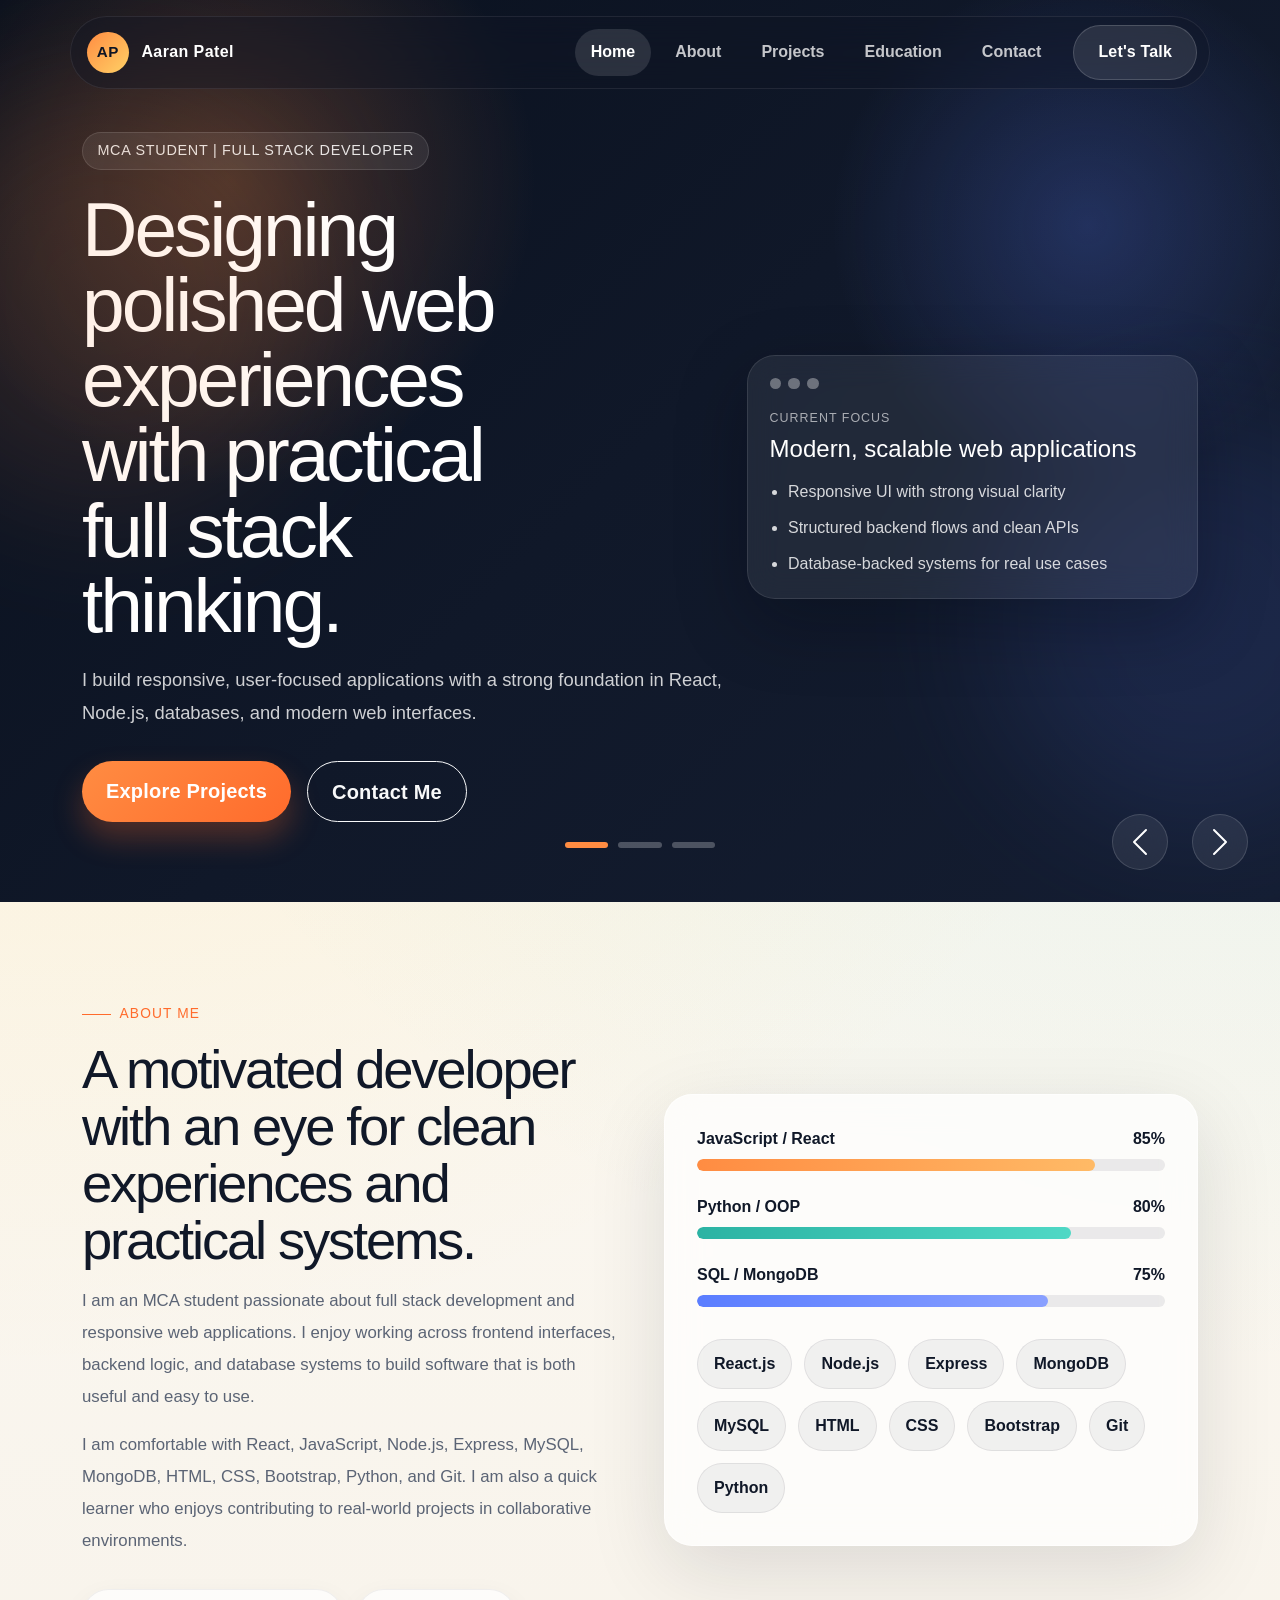
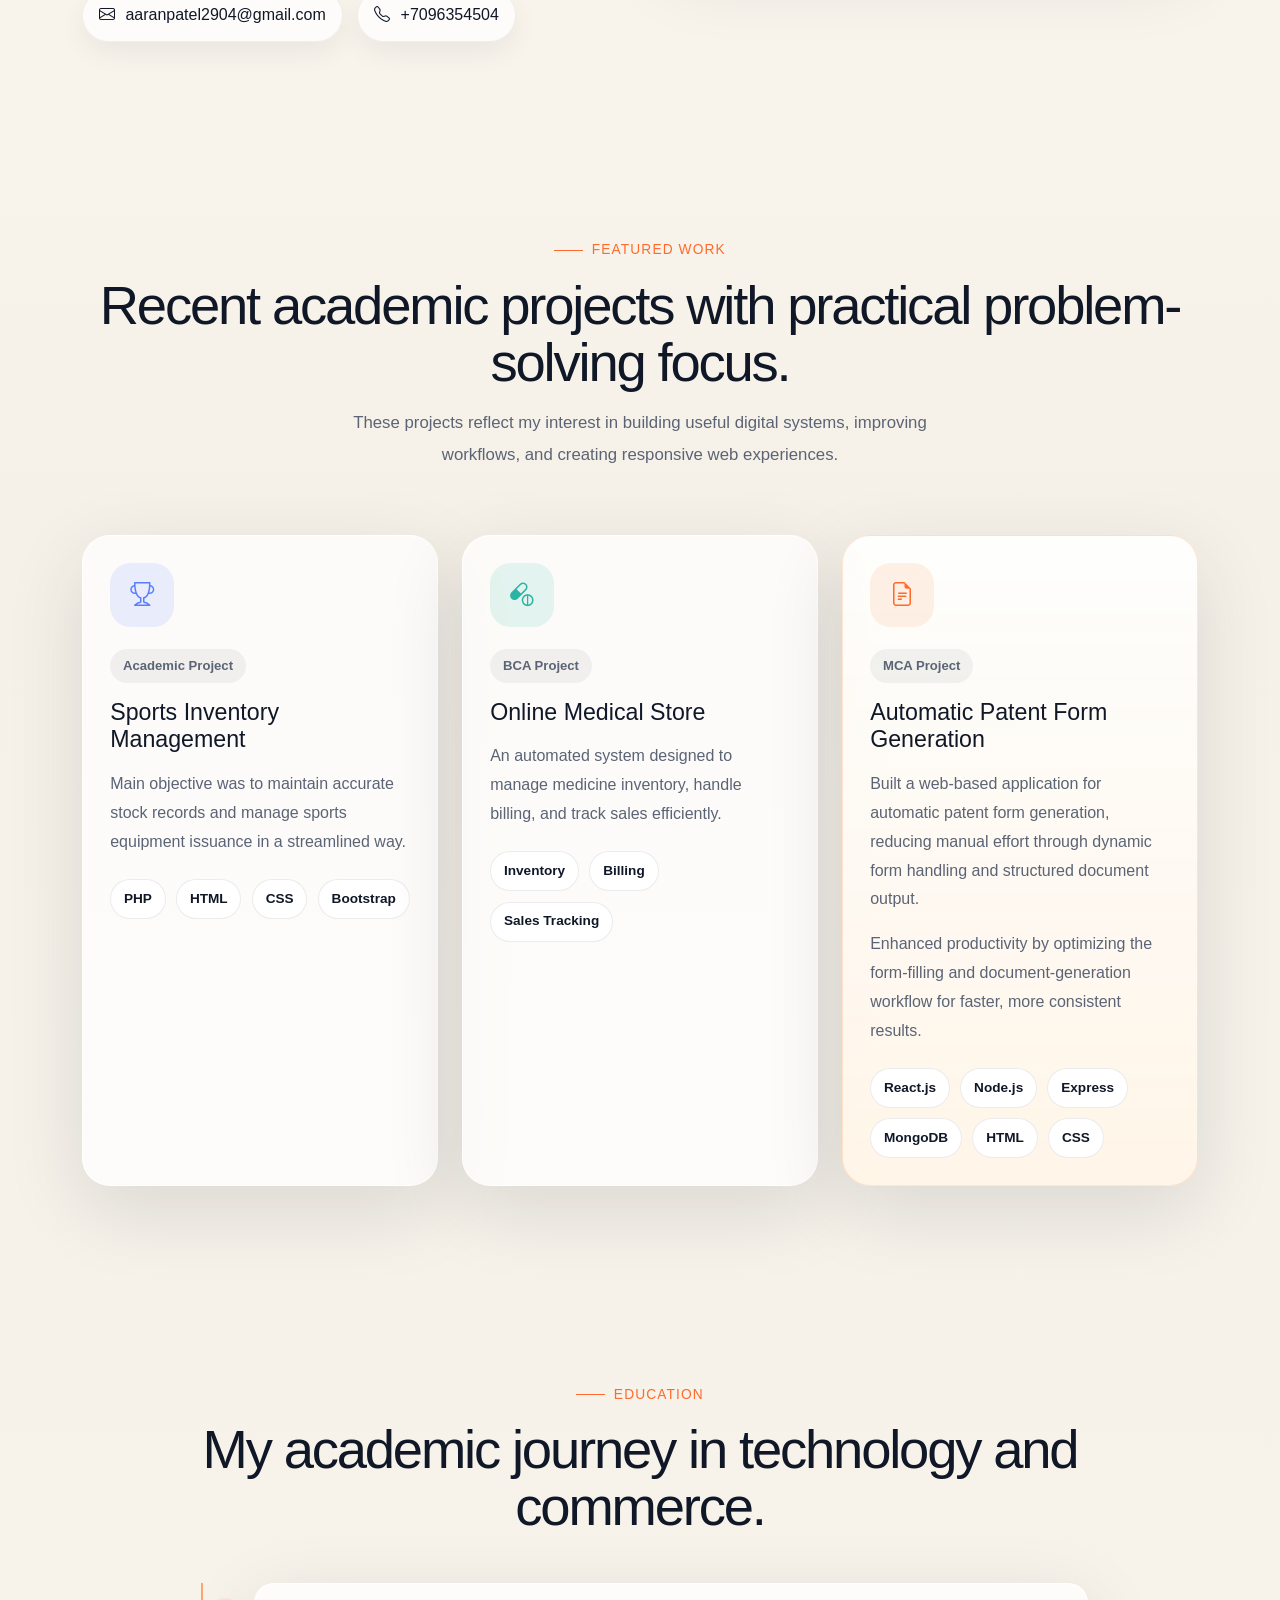
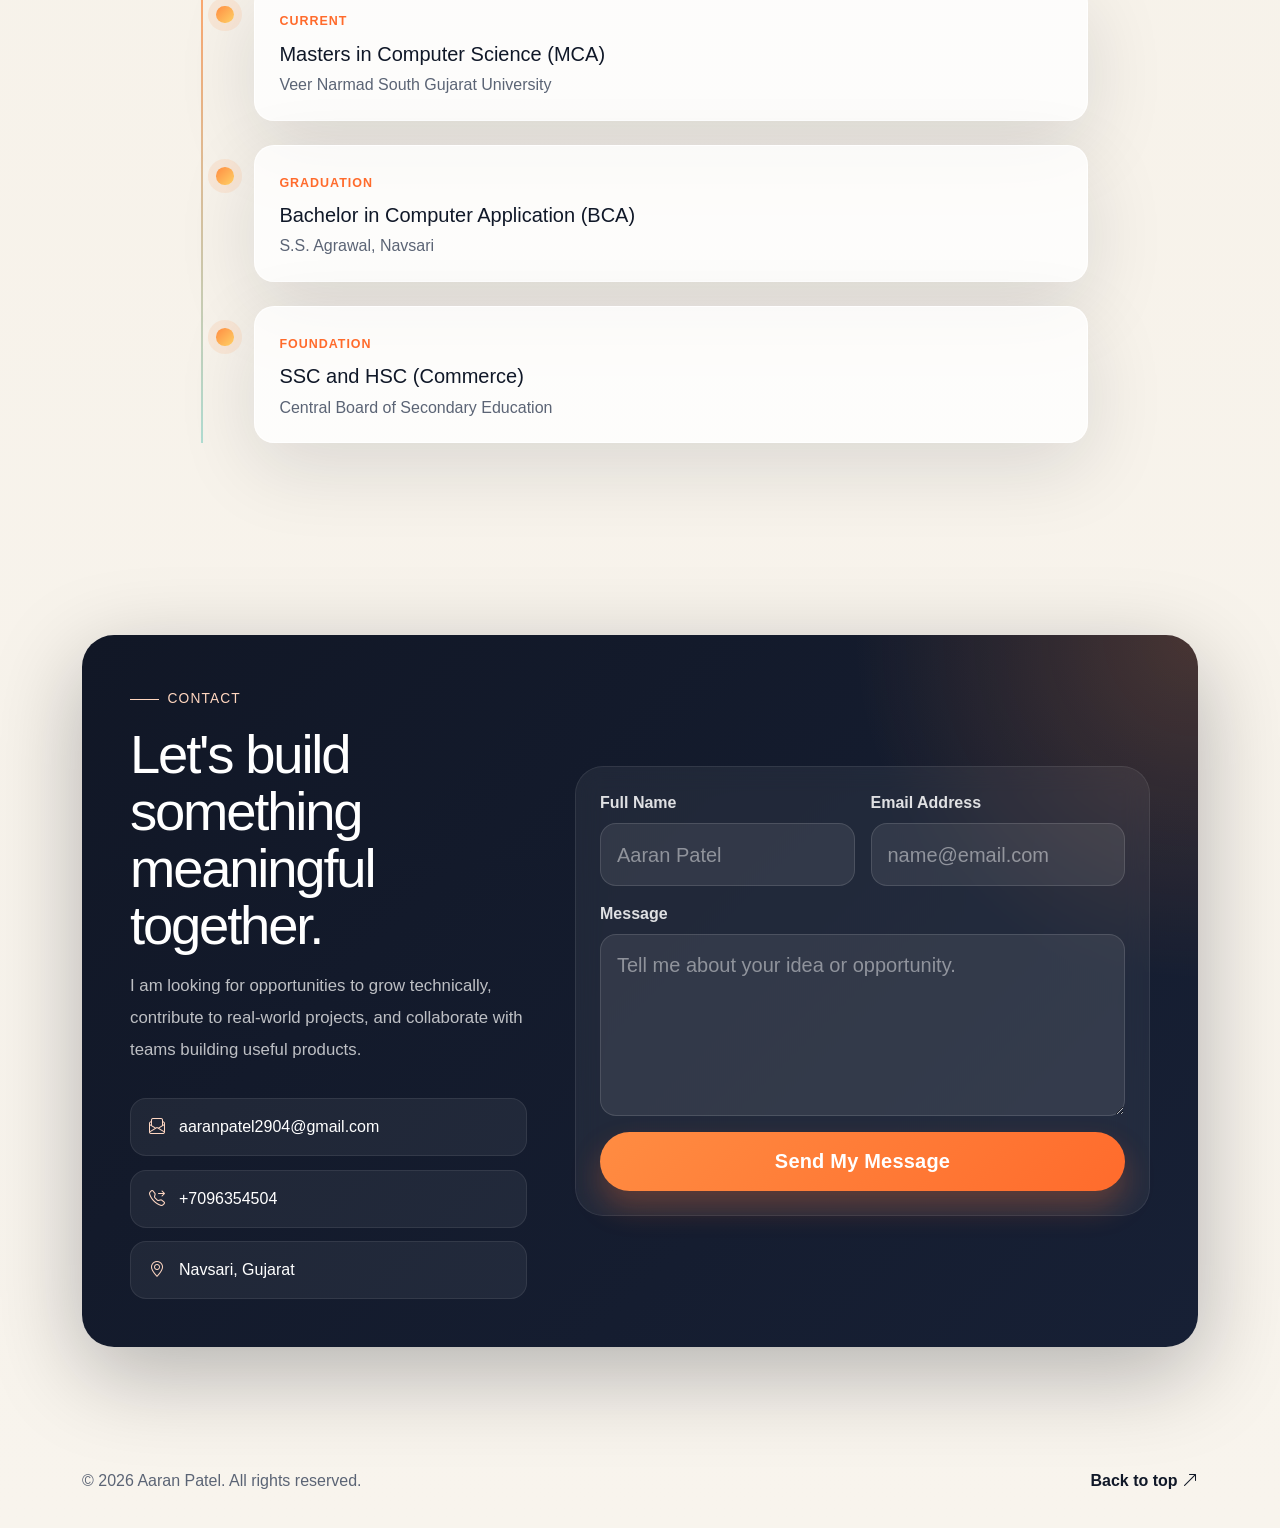
==== commit c25b8e94: "Update index.html" ====
--- a/index.html
+++ b/index.html
@@ -10,12 +10,894 @@
     <link href="https://fonts.googleapis.com/css2?family=Manrope:wght@400;500;600;700;800&family=Space+Grotesk:wght@500;700&display=swap" rel="stylesheet">
     <link href="https://cdn.jsdelivr.net/npm/bootstrap@5.3.3/dist/css/bootstrap.min.css" rel="stylesheet">
     <link href="https://cdn.jsdelivr.net/npm/bootstrap-icons@1.11.3/font/bootstrap-icons.min.css" rel="stylesheet">
-    <link rel="stylesheet" href="styles.css">
+    <style>
+        :root {
+            --bg: #f6f1e8;
+            --surface: rgba(255, 255, 255, 0.7);
+            --surface-strong: #ffffff;
+            --surface-dark: #111726;
+            --surface-dark-alt: #172035;
+            --text: #101828;
+            --muted: #5b6475;
+            --accent: #ff8c42;
+            --accent-strong: #ff6b2c;
+            --accent-soft: rgba(255, 140, 66, 0.18);
+            --teal: #2bb3a3;
+            --blue: #5a7dff;
+            --amber: #ffb703;
+            --border: rgba(16, 24, 40, 0.08);
+            --shadow: 0 24px 80px rgba(15, 23, 42, 0.12);
+            --radius-lg: 28px;
+            --radius-md: 20px;
+            --radius-sm: 14px;
+            --navbar-height: 84px;
+        }
+
+        * {
+            box-sizing: border-box;
+        }
+
+        html {
+            scroll-behavior: smooth;
+        }
+
+        body {
+            margin: 0;
+            font-family: "Manrope", sans-serif;
+            color: var(--text);
+            background:
+                radial-gradient(circle at top left, rgba(255, 183, 3, 0.18), transparent 28%),
+                radial-gradient(circle at top right, rgba(43, 179, 163, 0.14), transparent 28%),
+                linear-gradient(180deg, #fffdf8 0%, var(--bg) 45%, #f8f4ed 100%);
+            min-height: 100vh;
+        }
+
+        h1,
+        h2,
+        h3,
+        h4,
+        h5,
+        h6,
+        .navbar-brand,
+        .btn,
+        .section-tag,
+        .hero-title {
+            font-family: "Space Grotesk", sans-serif;
+        }
+
+        a {
+            text-decoration: none;
+        }
+
+        img {
+            max-width: 100%;
+        }
+
+        section[id] {
+            scroll-margin-top: 96px;
+        }
+
+        .section-padding {
+            padding: 6rem 0;
+        }
+
+        .site-shell {
+            overflow: hidden;
+        }
+
+        .navbar {
+            padding: 1rem 0;
+            transition: background-color 0.3s ease, box-shadow 0.3s ease, padding 0.3s ease;
+        }
+
+        .navbar.is-scrolled {
+            background: rgba(9, 13, 24, 0.82);
+            backdrop-filter: blur(18px);
+            box-shadow: 0 18px 50px rgba(5, 8, 15, 0.18);
+            padding: 0.75rem 0;
+        }
+
+        .navbar .container {
+            background: rgba(16, 23, 38, 0.38);
+            border: 1px solid rgba(255, 255, 255, 0.08);
+            border-radius: 999px;
+            padding: 0.5rem 0.75rem 0.5rem 1rem;
+            backdrop-filter: blur(16px);
+        }
+
+        .navbar-brand {
+            display: inline-flex;
+            align-items: center;
+            gap: 0.8rem;
+            color: #ffffff;
+            font-weight: 700;
+            letter-spacing: 0.02em;
+        }
+
+        .brand-mark {
+            display: inline-flex;
+            align-items: center;
+            justify-content: center;
+            width: 2.6rem;
+            height: 2.6rem;
+            border-radius: 50%;
+            background: linear-gradient(135deg, var(--accent), #ffd166);
+            color: #0e1524;
+            font-size: 0.95rem;
+        }
+
+        .brand-text {
+            font-size: 1rem;
+        }
+
+        .navbar-toggler {
+            border: none;
+            box-shadow: none !important;
+        }
+
+        .navbar-dark,
+        .navbar[data-bs-theme="dark"] {
+            --bs-navbar-toggler-icon-bg: url("data:image/svg+xml,%3csvg xmlns='http://www.w3.org/2000/svg' viewBox='0 0 30 30'%3e%3cpath stroke='rgba%28255, 255, 255, 0.9%29' stroke-linecap='round' stroke-miterlimit='10' stroke-width='2' d='M4 7h22M4 15h22M4 23h22'/%3e%3c/svg%3e");
+        }
+
+        .nav-link {
+            color: rgba(255, 255, 255, 0.76);
+            font-weight: 600;
+            padding: 0.7rem 1rem !important;
+            border-radius: 999px;
+            transition: color 0.2s ease, background-color 0.2s ease;
+        }
+
+        .nav-link:hover,
+        .nav-link.active {
+            color: #ffffff;
+            background: rgba(255, 255, 255, 0.12);
+        }
+
+        .btn-nav {
+            padding: 0.85rem 1.4rem;
+            border-radius: 999px;
+            background: rgba(255, 255, 255, 0.1);
+            color: #ffffff;
+            border: 1px solid rgba(255, 255, 255, 0.16);
+        }
+
+        .btn-nav:hover {
+            background: rgba(255, 255, 255, 0.18);
+            color: #ffffff;
+        }
+
+        .hero-section {
+            position: relative;
+            min-height: 100vh;
+            background: linear-gradient(135deg, #080d18 0%, #0f1728 45%, #1a2336 100%);
+            color: #ffffff;
+        }
+
+        .carousel,
+        .carousel-inner,
+        .carousel-item {
+            min-height: 100vh;
+        }
+
+        .hero-slide {
+            position: relative;
+            display: flex;
+            align-items: center;
+            min-height: 100vh;
+            padding: calc(var(--navbar-height) + 3rem) 0 5rem;
+            overflow: hidden;
+        }
+
+        .hero-slide-one {
+            background:
+                radial-gradient(circle at 18% 20%, rgba(255, 140, 66, 0.24), transparent 24%),
+                radial-gradient(circle at 85% 25%, rgba(90, 125, 255, 0.24), transparent 20%),
+                linear-gradient(135deg, #09101d 0%, #101829 50%, #141d31 100%);
+        }
+
+        .hero-slide-two {
+            background:
+                radial-gradient(circle at 20% 30%, rgba(43, 179, 163, 0.2), transparent 25%),
+                radial-gradient(circle at 80% 75%, rgba(255, 183, 3, 0.16), transparent 20%),
+                linear-gradient(135deg, #0a1221 0%, #121f33 100%);
+        }
+
+        .hero-slide-three {
+            background:
+                radial-gradient(circle at 80% 18%, rgba(255, 140, 66, 0.2), transparent 22%),
+                radial-gradient(circle at 15% 85%, rgba(43, 179, 163, 0.18), transparent 22%),
+                linear-gradient(135deg, #0b1220 0%, #16243c 100%);
+        }
+
+        .hero-glow {
+            position: absolute;
+            width: 26rem;
+            height: 26rem;
+            border-radius: 50%;
+            opacity: 0.6;
+        }
+
+        .hero-glow-left {
+            top: 10%;
+            left: -8%;
+            background: rgba(255, 140, 66, 0.2);
+            filter: blur(70px);
+        }
+
+        .hero-glow-right {
+            right: -10%;
+            bottom: 8%;
+            background: rgba(90, 125, 255, 0.2);
+            filter: blur(70px);
+        }
+
+        .eyebrow {
+            display: inline-flex;
+            padding: 0.45rem 0.9rem;
+            border-radius: 999px;
+            background: rgba(255, 255, 255, 0.08);
+            border: 1px solid rgba(255, 255, 255, 0.12);
+            color: rgba(255, 255, 255, 0.88);
+            font-size: 0.9rem;
+            letter-spacing: 0.05em;
+            text-transform: uppercase;
+            margin-bottom: 1.35rem;
+        }
+
+        .hero-title {
+            font-size: clamp(2.8rem, 6vw, 5rem);
+            line-height: 0.98;
+            letter-spacing: -0.04em;
+            margin-bottom: 1.25rem;
+            max-width: 11ch;
+        }
+
+        .hero-copy {
+            font-size: 1.15rem;
+            color: rgba(255, 255, 255, 0.8);
+            max-width: 42rem;
+            line-height: 1.8;
+            margin-bottom: 2rem;
+        }
+
+        .hero-actions {
+            display: flex;
+            flex-wrap: wrap;
+            gap: 1rem;
+        }
+
+        .btn {
+            border-radius: 999px;
+            padding: 0.9rem 1.5rem;
+            font-weight: 700;
+            letter-spacing: 0.01em;
+        }
+
+        .btn-accent {
+            background: linear-gradient(135deg, var(--accent), var(--accent-strong));
+            color: #ffffff;
+            border: none;
+            box-shadow: 0 16px 30px rgba(255, 107, 44, 0.28);
+        }
+
+        .btn-accent:hover {
+            color: #ffffff;
+            background: linear-gradient(135deg, #ff9a57, #ff6220);
+        }
+
+        .btn-outline-light {
+            border-width: 1.5px;
+        }
+
+        .floating-card {
+            border: 1px solid rgba(255, 255, 255, 0.1);
+            background: rgba(255, 255, 255, 0.07);
+            backdrop-filter: blur(16px);
+            box-shadow: 0 24px 70px rgba(3, 8, 18, 0.3);
+        }
+
+        .hero-panel,
+        .availability-card {
+            border-radius: var(--radius-lg);
+            padding: 1.35rem;
+        }
+
+        .hero-panel-top {
+            display: flex;
+            gap: 0.45rem;
+            margin-bottom: 1.2rem;
+        }
+
+        .panel-dot {
+            width: 0.72rem;
+            height: 0.72rem;
+            border-radius: 50%;
+            background: rgba(255, 255, 255, 0.35);
+        }
+
+        .hero-panel-body h3 {
+            font-size: 1.5rem;
+            margin-bottom: 1rem;
+        }
+
+        .panel-label {
+            color: rgba(255, 255, 255, 0.62);
+            text-transform: uppercase;
+            letter-spacing: 0.08em;
+            font-size: 0.78rem;
+            margin-bottom: 0.5rem;
+        }
+
+        .hero-list {
+            padding-left: 1.15rem;
+            margin: 0;
+            color: rgba(255, 255, 255, 0.82);
+        }
+
+        .hero-list li + li {
+            margin-top: 0.75rem;
+        }
+
+        .metrics-grid {
+            display: grid;
+            grid-template-columns: repeat(2, minmax(0, 1fr));
+            gap: 1rem;
+        }
+
+        .metric-card {
+            border-radius: var(--radius-md);
+            padding: 1.5rem;
+            min-height: 100%;
+        }
+
+        .metric-icon {
+            display: inline-flex;
+            align-items: center;
+            justify-content: center;
+            width: 3rem;
+            height: 3rem;
+            border-radius: 1rem;
+            margin-bottom: 1rem;
+            background: rgba(255, 255, 255, 0.1);
+            font-size: 1.3rem;
+        }
+
+        .metric-card h3 {
+            font-size: 1.1rem;
+            margin-bottom: 0.75rem;
+        }
+
+        .metric-card p {
+            color: rgba(255, 255, 255, 0.76);
+            margin-bottom: 0;
+            line-height: 1.7;
+        }
+
+        .availability-card {
+            display: grid;
+            gap: 1rem;
+        }
+
+        .availability-row {
+            display: flex;
+            flex-direction: column;
+            gap: 0.25rem;
+            padding-bottom: 1rem;
+            border-bottom: 1px solid rgba(255, 255, 255, 0.1);
+        }
+
+        .availability-row:last-child {
+            border-bottom: none;
+            padding-bottom: 0;
+        }
+
+        .availability-row span {
+            color: rgba(255, 255, 255, 0.62);
+            text-transform: uppercase;
+            letter-spacing: 0.06em;
+            font-size: 0.78rem;
+        }
+
+        .availability-row strong {
+            font-size: 1.1rem;
+        }
+
+        .custom-indicators {
+            bottom: 2.4rem;
+            gap: 0.65rem;
+        }
+
+        .custom-indicators [data-bs-target] {
+            width: 2.7rem;
+            height: 0.35rem;
+            border: none;
+            border-radius: 999px;
+            opacity: 0.35;
+            margin: 0;
+            background-color: rgba(255, 255, 255, 0.72);
+        }
+
+        .custom-indicators .active {
+            opacity: 1;
+            background-color: var(--accent);
+        }
+
+        .custom-control {
+            width: 3.5rem;
+            height: 3.5rem;
+            top: auto;
+            bottom: 2rem;
+            border: 1px solid rgba(255, 255, 255, 0.14);
+            border-radius: 50%;
+            background: rgba(255, 255, 255, 0.08);
+            backdrop-filter: blur(12px);
+            opacity: 1;
+        }
+
+        .carousel-control-prev.custom-control {
+            left: auto;
+            right: 7rem;
+        }
+
+        .carousel-control-next.custom-control {
+            right: 2rem;
+        }
+
+        .section-tag {
+            display: inline-flex;
+            align-items: center;
+            gap: 0.55rem;
+            font-size: 0.86rem;
+            text-transform: uppercase;
+            letter-spacing: 0.08em;
+            color: var(--accent-strong);
+            margin-bottom: 1rem;
+        }
+
+        .section-tag::before {
+            content: "";
+            width: 1.8rem;
+            height: 1px;
+            background: currentColor;
+        }
+
+        .section-tag-light {
+            color: #ffd6bf;
+        }
+
+        .section-title {
+            font-size: clamp(2rem, 4.5vw, 3.4rem);
+            line-height: 1.05;
+            margin-bottom: 1rem;
+            letter-spacing: -0.04em;
+        }
+
+        .section-copy {
+            color: var(--muted);
+            font-size: 1.05rem;
+            line-height: 1.9;
+            max-width: 44rem;
+        }
+
+        .section-heading .section-copy {
+            max-width: 40rem;
+        }
+
+        .about-contact {
+            display: flex;
+            flex-wrap: wrap;
+            gap: 0.9rem;
+            margin-top: 2rem;
+        }
+
+        .contact-pill {
+            display: inline-flex;
+            align-items: center;
+            gap: 0.65rem;
+            padding: 0.85rem 1rem;
+            border-radius: 999px;
+            background: rgba(255, 255, 255, 0.72);
+            border: 1px solid rgba(16, 24, 40, 0.06);
+            color: var(--text);
+            box-shadow: 0 10px 28px rgba(16, 24, 40, 0.06);
+        }
+
+        .profile-surface {
+            background: var(--surface);
+            border: 1px solid rgba(255, 255, 255, 0.6);
+            box-shadow: var(--shadow);
+            border-radius: var(--radius-lg);
+            padding: 2rem;
+            backdrop-filter: blur(16px);
+        }
+
+        .skill-block + .skill-block {
+            margin-top: 1.5rem;
+        }
+
+        .skill-block span,
+        .skill-block strong {
+            font-weight: 700;
+        }
+
+        .modern-progress {
+            height: 0.75rem;
+            background: rgba(16, 24, 40, 0.08);
+            border-radius: 999px;
+            overflow: hidden;
+        }
+
+        .gradient-bar {
+            border-radius: 999px;
+            background: linear-gradient(90deg, var(--accent), #ffba66);
+        }
+
+        .second-bar {
+            background: linear-gradient(90deg, var(--teal), #4fd8c5);
+        }
+
+        .third-bar {
+            background: linear-gradient(90deg, var(--blue), #89a0ff);
+        }
+
+        .badge-cluster {
+            display: flex;
+            flex-wrap: wrap;
+            gap: 0.75rem;
+            margin-top: 2rem;
+        }
+
+        .skill-chip {
+            display: inline-flex;
+            align-items: center;
+            justify-content: center;
+            border-radius: 999px;
+            background: rgba(16, 24, 40, 0.05);
+            color: var(--text);
+            border: 1px solid rgba(16, 24, 40, 0.08);
+            padding: 0.75rem 1rem;
+            font-weight: 700;
+        }
+
+        .section-projects {
+            position: relative;
+        }
+
+        .project-grid {
+            margin-top: 2.5rem;
+        }
+
+        .project-card {
+            position: relative;
+            display: flex;
+            flex-direction: column;
+            background: rgba(255, 255, 255, 0.72);
+            border: 1px solid rgba(255, 255, 255, 0.85);
+            border-radius: var(--radius-lg);
+            overflow: hidden;
+            box-shadow: var(--shadow);
+            padding: 1.7rem;
+            transition: transform 0.3s ease, box-shadow 0.3s ease;
+        }
+
+        .project-card:hover {
+            transform: translateY(-8px);
+            box-shadow: 0 30px 90px rgba(16, 24, 40, 0.16);
+        }
+
+        .project-featured {
+            background: linear-gradient(180deg, rgba(255, 255, 255, 0.88), rgba(255, 245, 232, 0.96));
+            border-color: rgba(255, 140, 66, 0.22);
+        }
+
+        .project-icon {
+            display: inline-flex;
+            align-items: center;
+            justify-content: center;
+            width: 4rem;
+            height: 4rem;
+            border-radius: 1.3rem;
+            margin-bottom: 1.35rem;
+            font-size: 1.5rem;
+        }
+
+        .icon-blue {
+            background: rgba(90, 125, 255, 0.12);
+            color: var(--blue);
+        }
+
+        .icon-green {
+            background: rgba(43, 179, 163, 0.12);
+            color: var(--teal);
+        }
+
+        .icon-amber {
+            background: rgba(255, 140, 66, 0.12);
+            color: var(--accent-strong);
+        }
+
+        .project-meta {
+            display: inline-flex;
+            align-self: flex-start;
+            padding: 0.45rem 0.8rem;
+            border-radius: 999px;
+            background: rgba(16, 24, 40, 0.05);
+            color: var(--muted);
+            font-size: 0.82rem;
+            font-weight: 700;
+            margin-bottom: 1rem;
+        }
+
+        .project-body h3 {
+            font-size: 1.45rem;
+            margin-bottom: 1rem;
+        }
+
+        .project-body p {
+            color: var(--muted);
+            line-height: 1.8;
+        }
+
+        .tag-row {
+            display: flex;
+            flex-wrap: wrap;
+            gap: 0.65rem;
+            margin-top: 1.4rem;
+        }
+
+        .tag-row span {
+            padding: 0.55rem 0.8rem;
+            border-radius: 999px;
+            background: #ffffff;
+            border: 1px solid rgba(16, 24, 40, 0.08);
+            font-size: 0.85rem;
+            font-weight: 700;
+            color: var(--text);
+        }
+
+        .timeline {
+            position: relative;
+            max-width: 56rem;
+            margin: 3rem auto 0;
+            padding-left: 1.5rem;
+        }
+
+        .timeline::before {
+            content: "";
+            position: absolute;
+            top: 0;
+            bottom: 0;
+            left: 0.55rem;
+            width: 2px;
+            background: linear-gradient(180deg, rgba(255, 140, 66, 0.75), rgba(43, 179, 163, 0.35));
+        }
+
+        .timeline-card {
+            position: relative;
+            padding-left: 2.4rem;
+        }
+
+        .timeline-card + .timeline-card {
+            margin-top: 1.5rem;
+        }
+
+        .timeline-dot {
+            position: absolute;
+            left: 0;
+            top: 1.4rem;
+            width: 1.1rem;
+            height: 1.1rem;
+            border-radius: 50%;
+            background: linear-gradient(135deg, var(--accent), #ffd166);
+            box-shadow: 0 0 0 8px rgba(255, 140, 66, 0.12);
+        }
+
+        .timeline-content {
+            background: rgba(255, 255, 255, 0.78);
+            border: 1px solid rgba(255, 255, 255, 0.84);
+            border-radius: var(--radius-md);
+            padding: 1.5rem 1.5rem 1.4rem;
+            box-shadow: var(--shadow);
+        }
+
+        .timeline-label {
+            color: var(--accent-strong);
+            text-transform: uppercase;
+            letter-spacing: 0.08em;
+            font-size: 0.78rem;
+            font-weight: 800;
+        }
+
+        .timeline-content h3 {
+            margin: 0.6rem 0 0.45rem;
+            font-size: 1.25rem;
+        }
+
+        .timeline-content p {
+            margin-bottom: 0;
+            color: var(--muted);
+        }
+
+        .contact-wrapper {
+            background:
+                radial-gradient(circle at top right, rgba(255, 140, 66, 0.22), transparent 26%),
+                linear-gradient(135deg, var(--surface-dark) 0%, var(--surface-dark-alt) 100%);
+            border-radius: 2rem;
+            padding: clamp(1.75rem, 4vw, 3rem);
+            box-shadow: 0 26px 90px rgba(3, 8, 18, 0.28);
+        }
+
+        .contact-copy {
+            color: rgba(255, 255, 255, 0.72);
+        }
+
+        .contact-card-list {
+            display: grid;
+            gap: 0.85rem;
+            margin-top: 2rem;
+        }
+
+        .contact-card-item {
+            display: flex;
+            align-items: center;
+            gap: 0.9rem;
+            color: #ffffff;
+            background: rgba(255, 255, 255, 0.06);
+            border: 1px solid rgba(255, 255, 255, 0.08);
+            padding: 1rem 1.1rem;
+            border-radius: 1rem;
+        }
+
+        .contact-card-item i {
+            color: #ffd7c2;
+        }
+
+        .contact-form {
+            background: rgba(255, 255, 255, 0.06);
+            border: 1px solid rgba(255, 255, 255, 0.08);
+            border-radius: var(--radius-lg);
+            padding: 1.5rem;
+            backdrop-filter: blur(12px);
+        }
+
+        .form-label {
+            color: rgba(255, 255, 255, 0.86);
+            font-weight: 700;
+        }
+
+        .form-control {
+            background: rgba(255, 255, 255, 0.08);
+            border: 1px solid rgba(255, 255, 255, 0.12);
+            color: #ffffff;
+            border-radius: 1rem;
+            padding: 0.95rem 1rem;
+        }
+
+        .form-control::placeholder {
+            color: rgba(255, 255, 255, 0.46);
+        }
+
+        .form-control:focus {
+            color: #ffffff;
+            background: rgba(255, 255, 255, 0.12);
+            border-color: rgba(255, 140, 66, 0.68);
+            box-shadow: 0 0 0 0.22rem rgba(255, 140, 66, 0.18);
+        }
+
+        .site-footer {
+            padding: 1.6rem 0 2.2rem;
+            color: var(--muted);
+        }
+
+        .footer-link {
+            color: var(--text);
+            font-weight: 700;
+        }
+
+        .reveal {
+            opacity: 0;
+            transform: translateY(26px);
+            transition: opacity 0.7s ease, transform 0.7s ease;
+        }
+
+        .reveal.is-visible {
+            opacity: 1;
+            transform: translateY(0);
+        }
+
+        @media (max-width: 1199.98px) {
+            .hero-title {
+                max-width: 13ch;
+            }
+        }
+
+        @media (max-width: 991.98px) {
+            .navbar .container {
+                border-radius: 1.5rem;
+                padding: 0.75rem 1rem;
+            }
+
+            .navbar-collapse {
+                margin-top: 0.85rem;
+            }
+
+            .hero-slide {
+                min-height: auto;
+                padding-top: calc(var(--navbar-height) + 3.5rem);
+                padding-bottom: 8rem;
+            }
+
+            .carousel,
+            .carousel-inner,
+            .carousel-item,
+            .hero-section {
+                min-height: auto;
+            }
+
+            .metrics-grid {
+                grid-template-columns: 1fr 1fr;
+            }
+        }
+
+        @media (max-width: 767.98px) {
+            .section-padding {
+                padding: 4.5rem 0;
+            }
+
+            .hero-title {
+                font-size: clamp(2.4rem, 12vw, 3.8rem);
+                max-width: 100%;
+            }
+
+            .hero-copy {
+                font-size: 1rem;
+            }
+
+            .metrics-grid {
+                grid-template-columns: 1fr;
+            }
+
+            .custom-indicators {
+                bottom: 1.4rem;
+            }
+
+            .custom-control {
+                display: none;
+            }
+
+            .contact-pill,
+            .contact-card-item {
+                width: 100%;
+                justify-content: flex-start;
+            }
+
+            .profile-surface,
+            .contact-form {
+                padding: 1.25rem;
+            }
+
+            .timeline {
+                padding-left: 1.2rem;
+            }
+        }
+
+        @media (prefers-reduced-motion: reduce) {
+            html {
+                scroll-behavior: auto;
+            }
+
+            .reveal,
+            .project-card,
+            .navbar {
+                transition: none;
+            }
+        }
+    </style>
 </head>
 <body data-bs-spy="scroll" data-bs-target="#navbarNav" data-bs-offset="90" tabindex="0">
-
     <div class="site-shell">
-        <nav class="navbar navbar-expand-lg fixed-top" id="siteNavbar">
+        <nav class="navbar navbar-expand-lg fixed-top" id="siteNavbar" data-bs-theme="dark">
             <div class="container">
                 <a class="navbar-brand" href="#home">
                     <span class="brand-mark">AP</span>
@@ -31,9 +913,7 @@
                         <li class="nav-item"><a class="nav-link" href="#projects">Projects</a></li>
                         <li class="nav-item"><a class="nav-link" href="#education">Education</a></li>
                         <li class="nav-item"><a class="nav-link" href="#contact">Contact</a></li>
-                        <li class="nav-item ms-lg-2">
-                            <a class="btn btn-nav" href="#contact">Let's Talk</a>
-                        </li>
+                        <li class="nav-item ms-lg-2"><a class="btn btn-nav" href="#contact">Let's Talk</a></li>
                     </ul>
                 </div>
             </div>
@@ -55,7 +935,7 @@
                             <div class="container">
                                 <div class="row align-items-center gy-5">
                                     <div class="col-lg-7">
-                                        <span class="eyebrow">MCA Student • Full Stack Developer</span>
+                                        <span class="eyebrow">MCA Student | Full Stack Developer</span>
                                         <h1 class="hero-title">Designing polished web experiences with practical full stack thinking.</h1>
                                         <p class="hero-copy">I build responsive, user-focused applications with a strong foundation in React, Node.js, databases, and modern web interfaces.</p>
                                         <div class="hero-actions">
@@ -102,17 +982,17 @@
                                         <div class="metrics-grid">
                                             <article class="metric-card floating-card">
                                                 <span class="metric-icon"><i class="bi bi-window-stack"></i></span>
-                                                <h3>React & JavaScript</h3>
+                                                <h3>React and JavaScript</h3>
                                                 <p>Interactive UI development with component-driven thinking.</p>
                                             </article>
                                             <article class="metric-card floating-card">
                                                 <span class="metric-icon"><i class="bi bi-hdd-network"></i></span>
-                                                <h3>Node & Express</h3>
+                                                <h3>Node and Express</h3>
                                                 <p>Server-side logic and application flows for real projects.</p>
                                             </article>
                                             <article class="metric-card floating-card">
                                                 <span class="metric-icon"><i class="bi bi-database-check"></i></span>
-                                                <h3>MySQL & MongoDB</h3>
+                                                <h3>MySQL and MongoDB</h3>
                                                 <p>Structured and document-based data handling experience.</p>
                                             </article>
                                             <article class="metric-card floating-card">
@@ -334,7 +1214,7 @@
                             <div class="timeline-dot"></div>
                             <div class="timeline-content">
                                 <span class="timeline-label">Foundation</span>
-                                <h3>SSC & HSC (Commerce)</h3>
+                                <h3>SSC and HSC (Commerce)</h3>
                                 <p>Central Board of Secondary Education</p>
                             </div>
                         </article>
@@ -348,7 +1228,7 @@
                         <div class="row g-5 align-items-center">
                             <div class="col-lg-5">
                                 <span class="section-tag section-tag-light">Contact</span>
-                                <h2 class="section-title text-white">Let’s build something meaningful together.</h2>
+                                <h2 class="section-title text-white">Let's build something meaningful together.</h2>
                                 <p class="section-copy contact-copy">I am looking for opportunities to grow technically, contribute to real-world projects, and collaborate with teams building useful products.</p>
                                 <div class="contact-card-list">
                                     <a href="mailto:aaranpatel2904@gmail.com" class="contact-card-item">
@@ -396,13 +1276,71 @@
 
         <footer class="site-footer">
             <div class="container d-flex flex-column flex-md-row justify-content-between align-items-center gap-3">
-                <p class="mb-0">© <span id="currentYear">2026</span> Aaran Patel. All rights reserved.</p>
+                <p class="mb-0">&copy; <span id="currentYear">2026</span> Aaran Patel. All rights reserved.</p>
                 <a href="#home" class="footer-link">Back to top <i class="bi bi-arrow-up-right"></i></a>
             </div>
         </footer>
     </div>
 
     <script src="https://cdn.jsdelivr.net/npm/bootstrap@5.3.3/dist/js/bootstrap.bundle.min.js"></script>
-    <script src="script.js"></script>
+    <script>
+        document.addEventListener("DOMContentLoaded", function () {
+            var navbar = document.getElementById("siteNavbar");
+            var revealItems = document.querySelectorAll(".reveal");
+            var currentYear = document.getElementById("currentYear");
+            var heroCarouselElement = document.getElementById("heroCarousel");
+
+            function syncNavbar() {
+                if (navbar) {
+                    navbar.classList.toggle("is-scrolled", window.scrollY > 24);
+                }
+            }
+
+            syncNavbar();
+            window.addEventListener("scroll", syncNavbar, { passive: true });
+
+            if (currentYear) {
+                currentYear.textContent = new Date().getFullYear();
+            }
+
+            if ("IntersectionObserver" in window) {
+                var observer = new IntersectionObserver(function (entries, obs) {
+                    entries.forEach(function (entry) {
+                        if (entry.isIntersecting) {
+                            entry.target.classList.add("is-visible");
+                            obs.unobserve(entry.target);
+                        }
+                    });
+                }, {
+                    threshold: 0.18
+                });
+
+                revealItems.forEach(function (item) {
+                    observer.observe(item);
+                });
+            } else {
+                revealItems.forEach(function (item) {
+                    item.classList.add("is-visible");
+                });
+            }
+
+            if (heroCarouselElement && window.bootstrap && window.bootstrap.Carousel) {
+                var carousel = window.bootstrap.Carousel.getOrCreateInstance(heroCarouselElement, {
+                    interval: 5000,
+                    ride: "carousel",
+                    pause: false,
+                    touch: true
+                });
+
+                heroCarouselElement.addEventListener("mouseenter", function () {
+                    carousel.pause();
+                });
+
+                heroCarouselElement.addEventListener("mouseleave", function () {
+                    carousel.cycle();
+                });
+            }
+        });
+    </script>
 </body>
 </html>
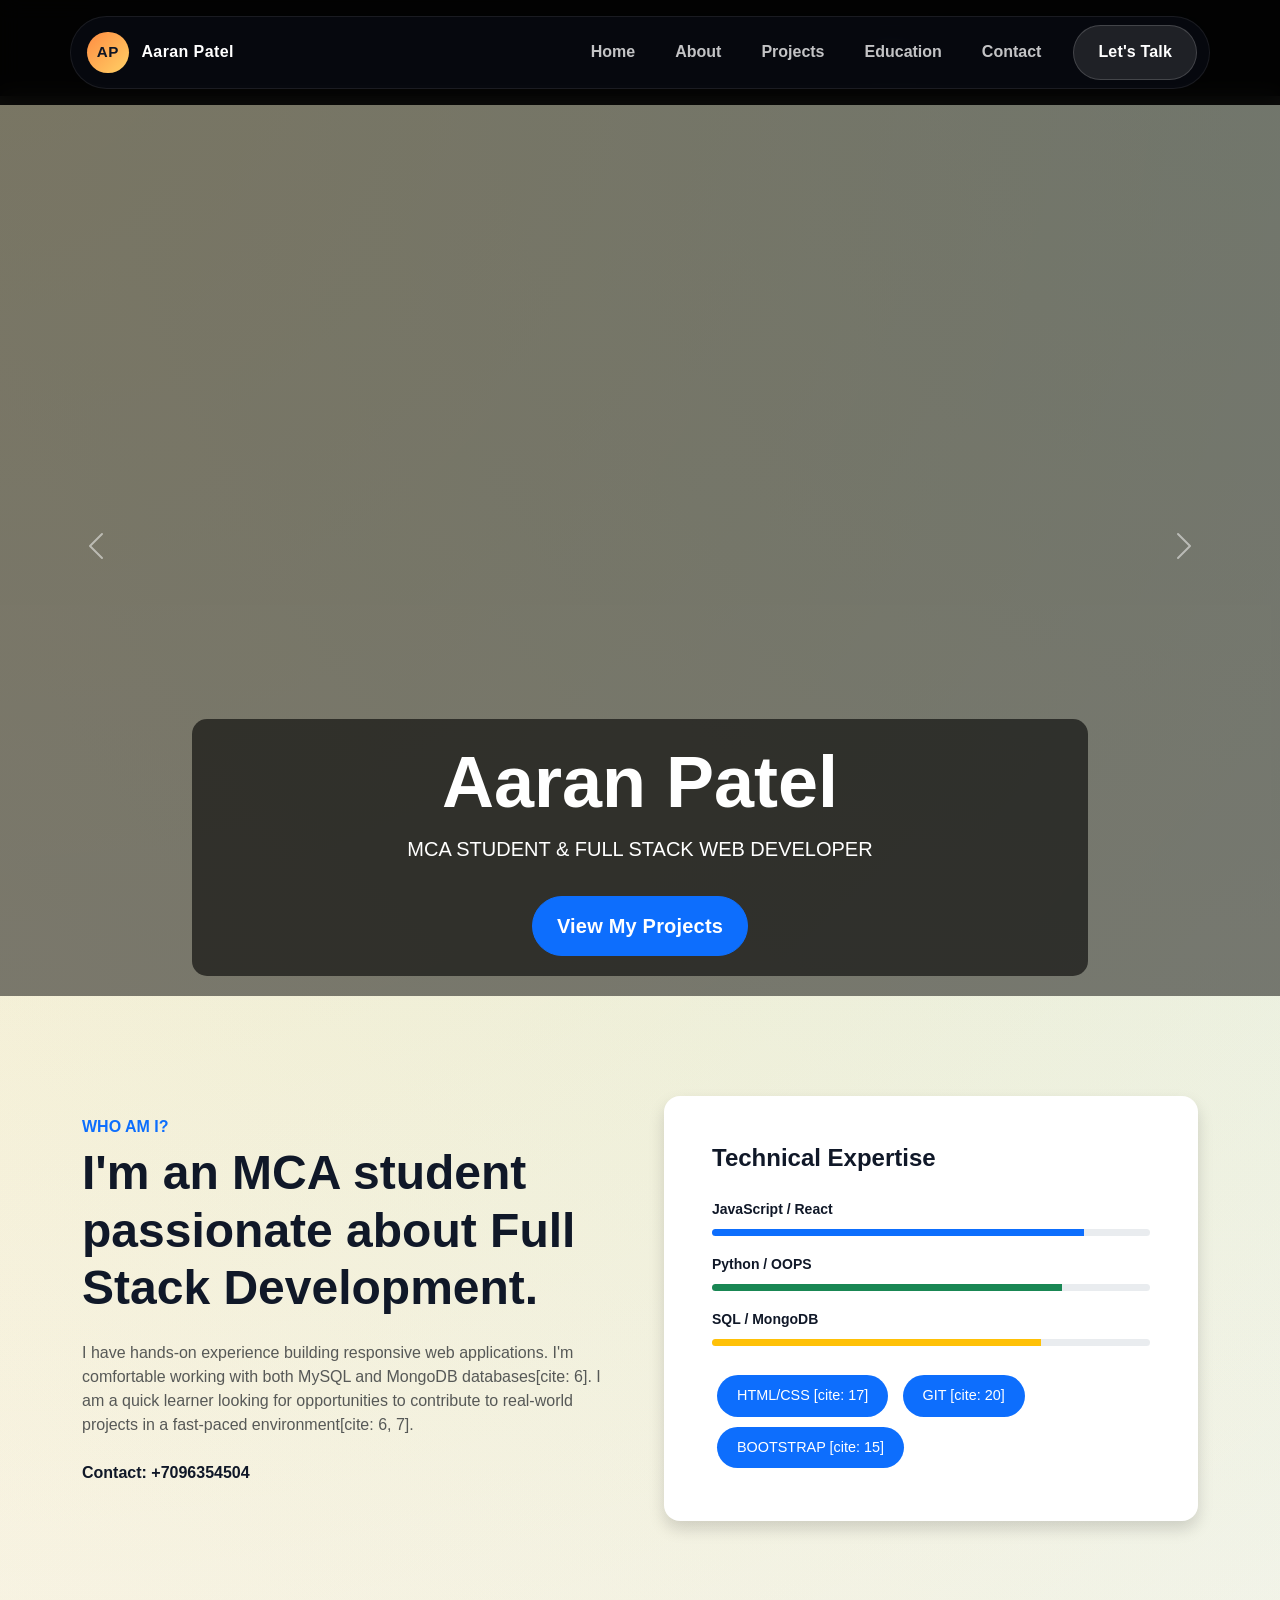
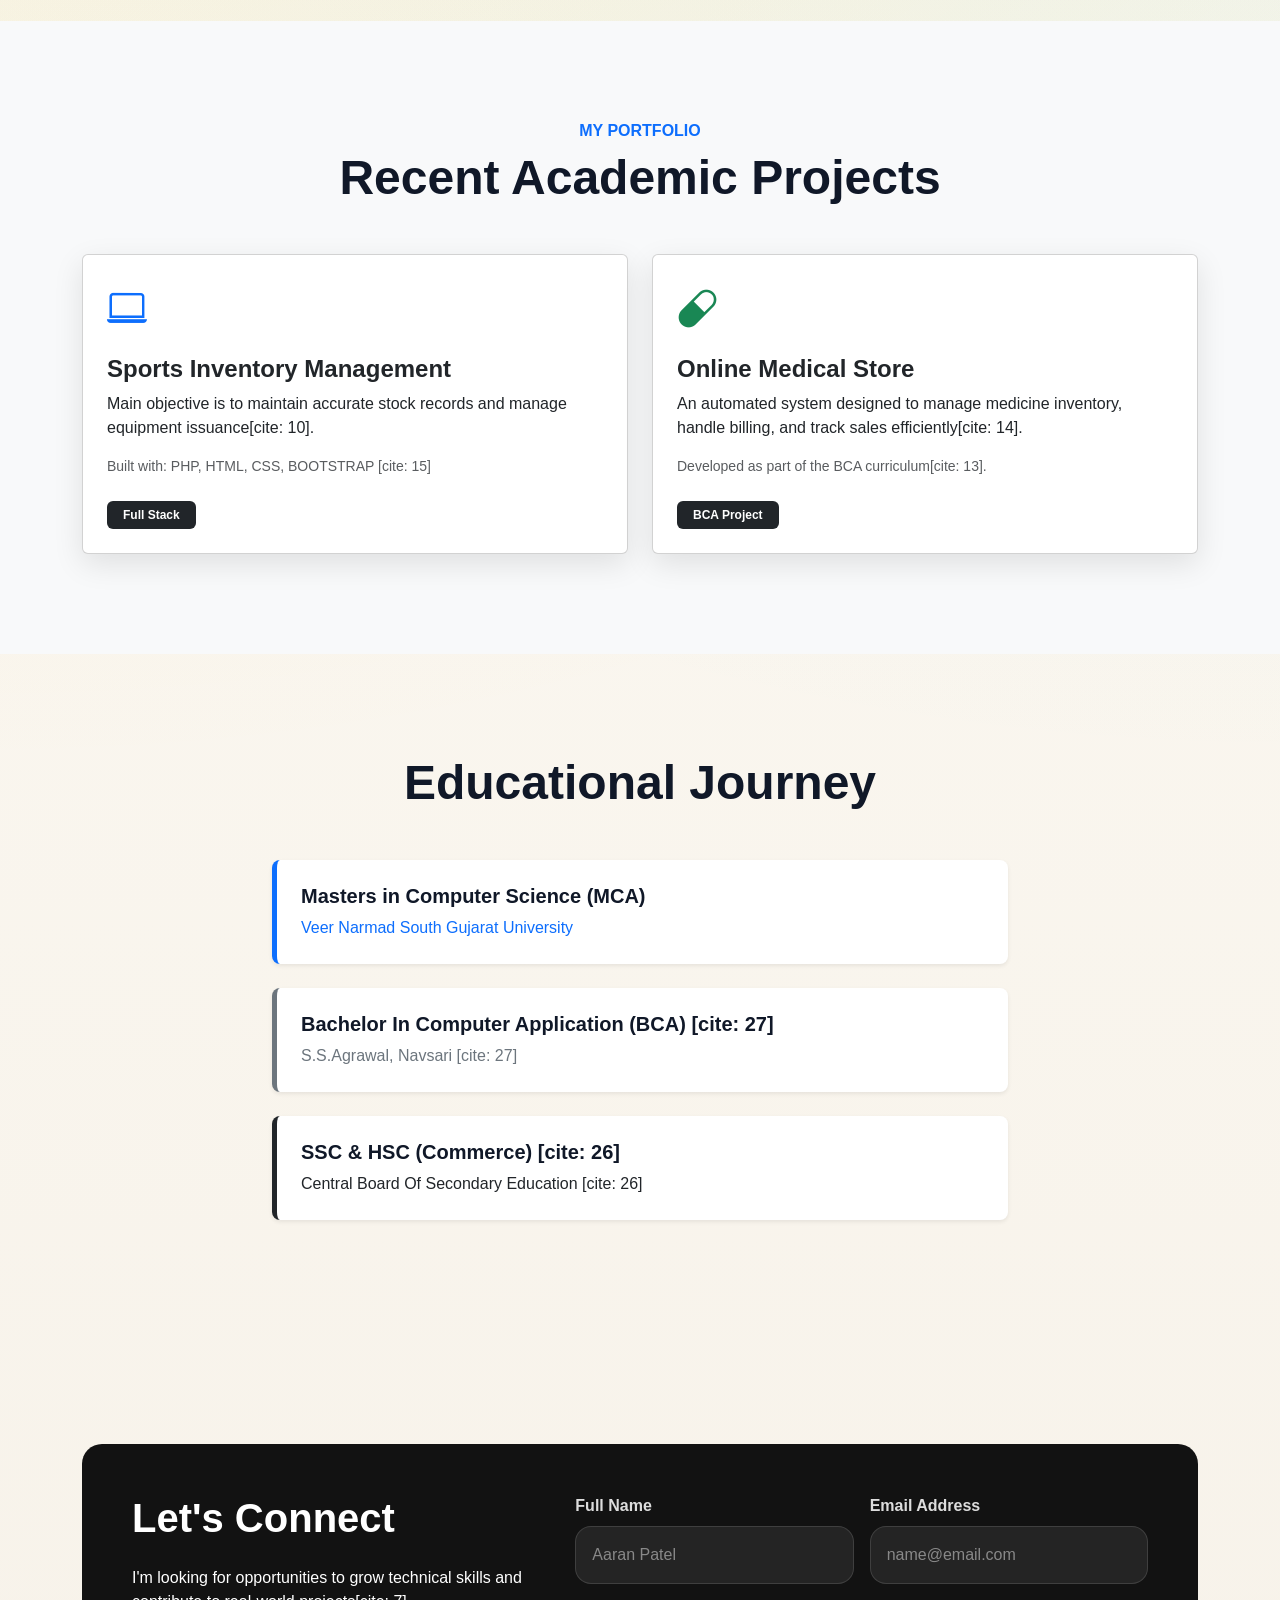
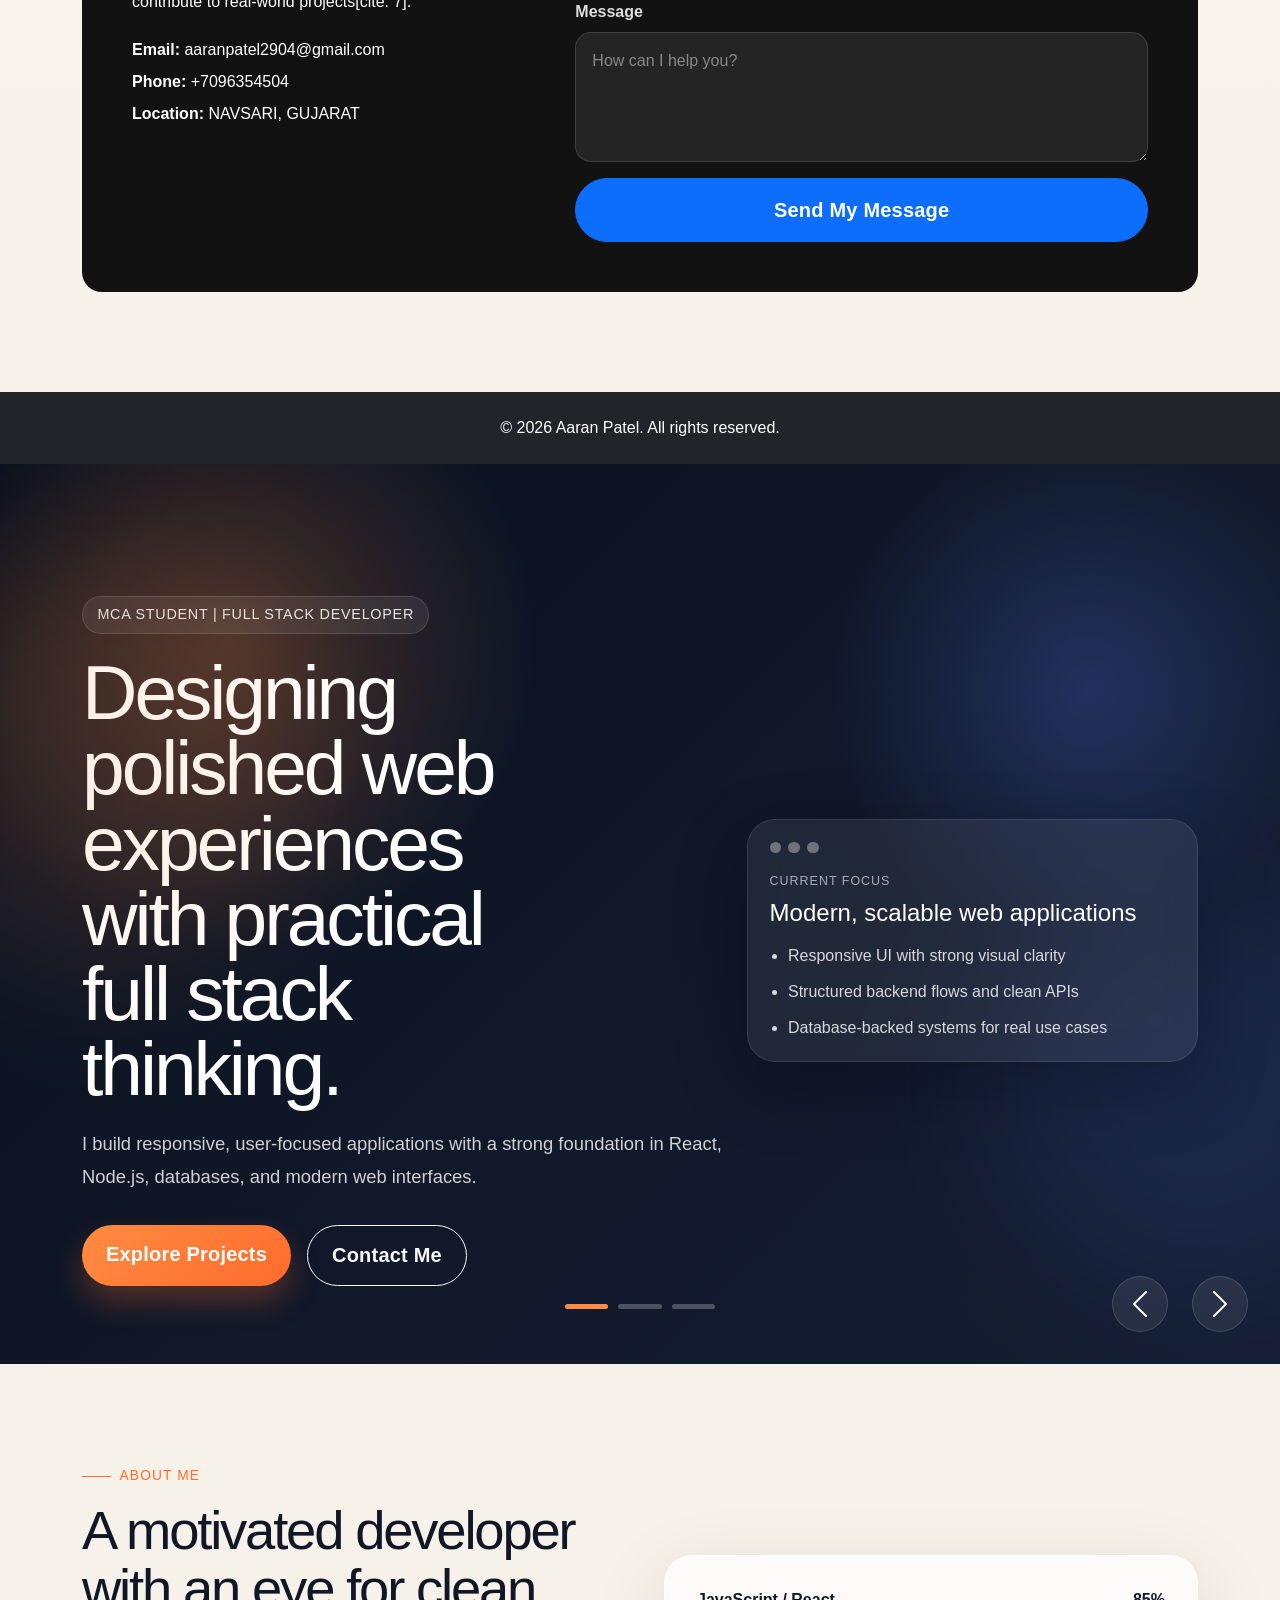
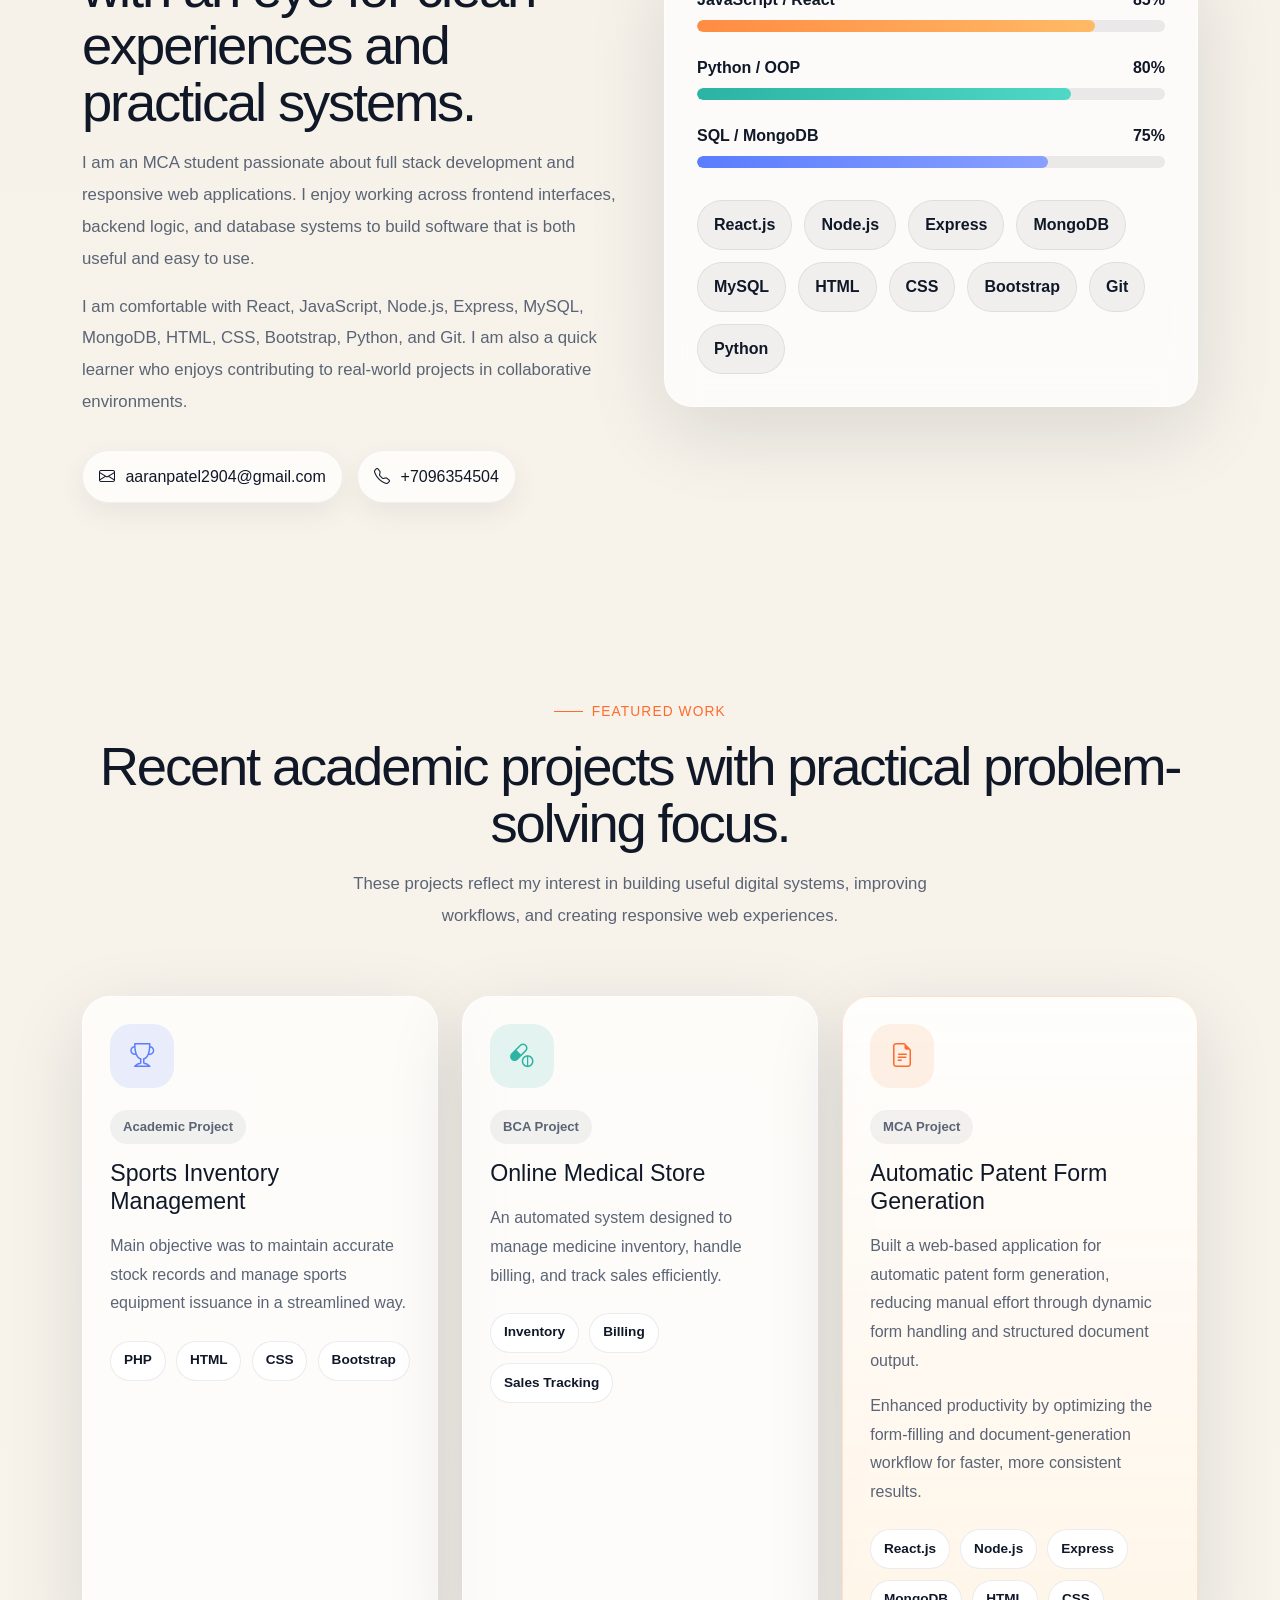
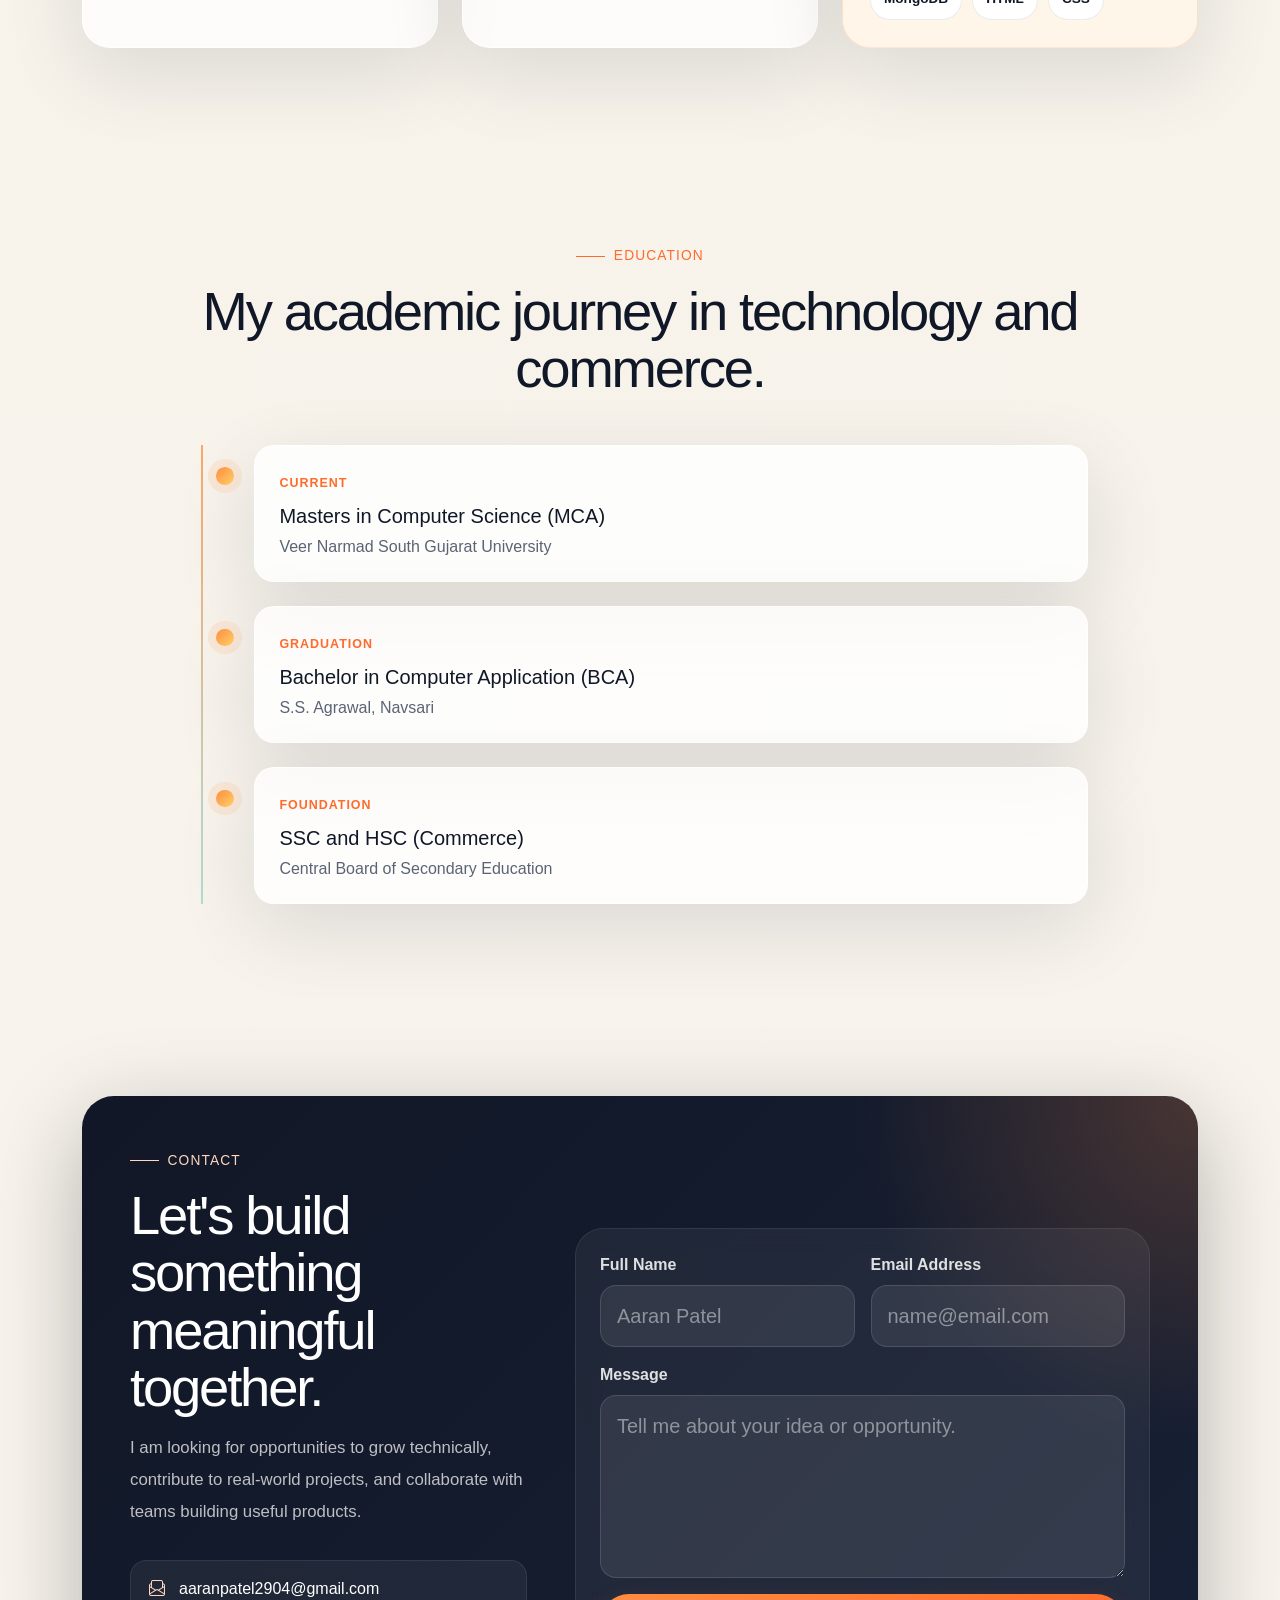
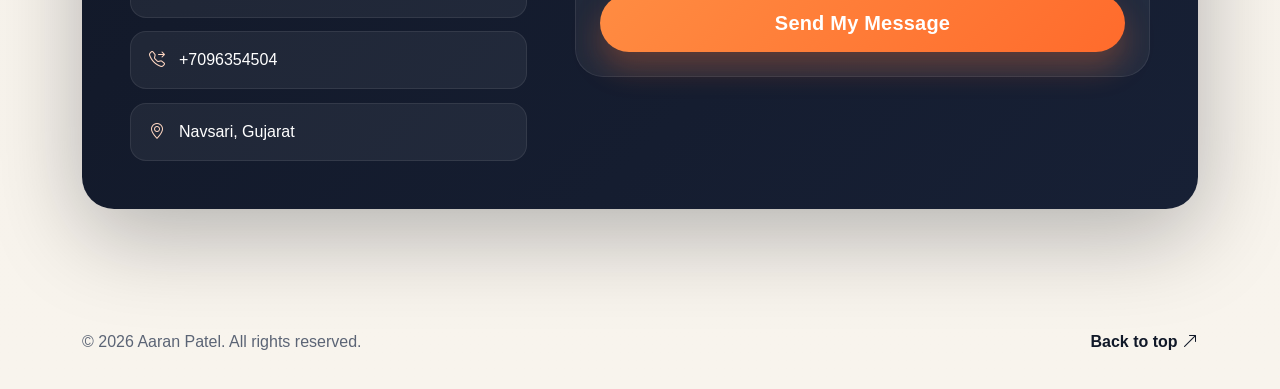
==== commit 380f9ce2: "Update index.html" ====
--- a/index.html
+++ b/index.html
@@ -1,3 +1,212 @@
+<!DOCTYPE html>
+<html lang="en">
+<head>
+    <meta charset="UTF-8">
+    <meta name="viewport" content="width=device-width, initial-scale=1.0">
+    <title>Aaran Patel | Full Stack Developer Portfolio</title>
+    <link href="https://cdn.jsdelivr.net/npm/bootstrap@5.3.0/dist/css/bootstrap.min.css" rel="stylesheet">
+    <link href="https://fonts.googleapis.com/css2?family=Poppins:wght@300;400;600;700&display=swap" rel="stylesheet">
+    <style>
+        :root { --primary-color: #0d6efd; --dark-bg: #121212; }
+        body { font-family: 'Poppins', sans-serif; background-color: #f8f9fa; }
+        
+        /* Navbar Styling */
+        .navbar { background: rgba(0, 0, 0, 0.9) !important; backdrop-filter: blur(10px); }
+        
+        /* Carousel Hero Styling */
+        .carousel-item { height: 80vh; min-height: 400px; background: no-repeat center center scroll; background-size: cover; }
+        .carousel-caption { bottom: 30%; background: rgba(0,0,0,0.6); padding: 30px; border-radius: 15px; }
+        .overlay { position: absolute; top: 0; left: 0; height: 100%; width: 100%; background: rgba(0,0,0,0.5); }
+
+        /* Card & Section Styling */
+        section { padding: 100px 0; }
+        .card { transition: all 0.3s ease; border: none; border-radius: 15px; overflow: hidden; box-shadow: 0 10px 30px rgba(0,0,0,0.1); }
+        .card:hover { transform: translateY(-10px); box-shadow: 0 15px 40px rgba(0,0,0,0.2); }
+        .skill-badge { background: #0d6efd; color: white; padding: 10px 20px; border-radius: 50px; display: inline-block; margin: 5px; font-size: 0.9rem; font-weight: 500; }
+        
+        /* Form Styling */
+        .contact-section { background: var(--dark-bg); color: white; border-radius: 20px; padding: 50px; }
+        .form-control { background: rgba(255,255,255,0.1); border: 1px solid rgba(255,255,255,0.2); color: white; }
+        .form-control:focus { background: rgba(255,255,255,0.2); color: white; border-color: var(--primary-color); }
+    </style>
+</head>
+<body>
+
+    <nav class="navbar navbar-expand-lg navbar-dark sticky-top">
+        <div class="container">
+            <a class="navbar-brand fw-bold" href="#">AARAN PATEL</a>
+            <button class="navbar-toggler" type="button" data-bs-toggle="collapse" data-bs-target="#navbarNav">
+                <span class="navbar-toggler-icon"></span>
+            </button>
+            <div class="collapse navbar-collapse" id="navbarNav">
+                <ul class="navbar-nav ms-auto">
+                    <li class="nav-item"><a class="nav-link" href="#home">Home</a></li>
+                    <li class="nav-item"><a class="nav-link" href="#about">About</a></li>
+                    <li class="nav-item"><a class="nav-link" href="#projects">Projects</a></li>
+                    <li class="nav-item"><a class="nav-link" href="#contact">Contact</a></li>
+                </ul>
+            </div>
+        </div>
+    </nav>
+
+    <header id="home" class="carousel slide carousel-fade" data-bs-ride="carousel">
+        <div class="carousel-inner">
+            <div class="carousel-item active" style="background-image: url('https://images.unsplash.com/photo-1498050108023-c5249f4df085?q=80&w=2072');">
+                <div class="overlay"></div>
+                <div class="carousel-caption">
+                    <h1 class="display-2 fw-bold">Aaran Patel</h1>
+                    <p class="lead text-uppercase tracking-wider">MCA Student & Full Stack Web Developer</p>
+                    <a href="#projects" class="btn btn-primary btn-lg mt-3">View My Projects</a>
+                </div>
+            </div>
+            <div class="carousel-item" style="background-image: url('https://images.unsplash.com/photo-1555066931-4365d14bab8c?q=80&w=2070');">
+                <div class="overlay"></div>
+                <div class="carousel-caption">
+                    <h1 class="display-2 fw-bold">Building Digital Solutions</h1>
+                    <p class="lead">Focusing on clean code and user-centric web applications.</p>
+                    <a href="#contact" class="btn btn-outline-light btn-lg mt-3">Let's Connect</a>
+                </div>
+            </div>
+        </div>
+        <button class="carousel-control-prev" type="button" data-bs-target="#home" data-bs-slide="prev">
+            <span class="carousel-control-prev-icon"></span>
+        </button>
+        <button class="carousel-control-next" type="button" data-bs-target="#home" data-bs-slide="next">
+            <span class="carousel-control-next-icon"></span>
+        </button>
+    </header>
+
+    <section id="about" class="container">
+        <div class="row g-5 align-items-center">
+            <div class="col-lg-6">
+                <h6 class="text-primary fw-bold text-uppercase">Who Am I?</h6>
+                <h2 class="display-5 fw-bold mb-4">I'm an MCA student passionate about Full Stack Development.</h2>
+                <p class="text-muted mb-4">I have hands-on experience building responsive web applications. I'm comfortable working with both MySQL and MongoDB databases[cite: 6]. I am a quick learner looking for opportunities to contribute to real-world projects in a fast-paced environment[cite: 6, 7].</p>
+                <p class="fw-bold">Contact: +7096354504 </p>
+            </div>
+            <div class="col-lg-6">
+                <div class="p-5 bg-white shadow rounded-4">
+                    <h4 class="fw-bold mb-4">Technical Expertise</h4>
+                    <div class="mb-3">
+                        <small class="fw-bold">JavaScript / React</small>
+                        <div class="progress mt-2" style="height: 7px;"><div class="progress-bar" style="width: 85%"></div></div>
+                    </div>
+                    <div class="mb-3">
+                        <small class="fw-bold">Python / OOPS</small>
+                        <div class="progress mt-2" style="height: 7px;"><div class="progress-bar bg-success" style="width: 80%"></div></div>
+                    </div>
+                    <div class="mb-3">
+                        <small class="fw-bold">SQL / MongoDB</small>
+                        <div class="progress mt-2" style="height: 7px;"><div class="progress-bar bg-warning" style="width: 75%"></div></div>
+                    </div>
+                    <div class="mt-4">
+                        <span class="skill-badge">HTML/CSS [cite: 17]</span>
+                        <span class="skill-badge">GIT [cite: 20]</span>
+                        <span class="skill-badge">BOOTSTRAP [cite: 15]</span>
+                    </div>
+                </div>
+            </div>
+        </div>
+    </section>
+
+    <section id="projects" class="bg-light">
+        <div class="container text-center mb-5">
+            <h6 class="text-primary fw-bold text-uppercase">My Portfolio</h6>
+            <h2 class="display-5 fw-bold">Recent Academic Projects</h2>
+        </div>
+        <div class="container">
+            <div class="row g-4">
+                <div class="col-md-6">
+                    <div class="card h-100">
+                        <div class="card-body p-4">
+                            <div class="mb-3 text-primary"><i class="bi bi-laptop fs-1"></i></div>
+                            <h4 class="card-title fw-bold">Sports Inventory Management </h4>
+                            <p class="card-text">Main objective is to maintain accurate stock records and manage equipment issuance[cite: 10].</p>
+                            <p class="small text-muted mb-4">Built with: PHP, HTML, CSS, BOOTSTRAP [cite: 15]</p>
+                            <span class="badge bg-dark px-3 py-2">Full Stack</span>
+                        </div>
+                    </div>
+                </div>
+                <div class="col-md-6">
+                    <div class="card h-100">
+                        <div class="card-body p-4">
+                            <div class="mb-3 text-success"><i class="bi bi-capsule fs-1"></i></div>
+                            <h4 class="card-title fw-bold">Online Medical Store </h4>
+                            <p class="card-text">An automated system designed to manage medicine inventory, handle billing, and track sales efficiently[cite: 14].</p>
+                            <p class="small text-muted mb-4">Developed as part of the BCA curriculum[cite: 13].</p>
+                            <span class="badge bg-dark px-3 py-2">BCA Project</span>
+                        </div>
+                    </div>
+                </div>
+            </div>
+        </div>
+    </section>
+
+    <section id="education" class="container">
+        <h2 class="text-center display-5 fw-bold mb-5">Educational Journey</h2>
+        <div class="row justify-content-center">
+            <div class="col-md-8">
+                <div class="mb-4 p-4 bg-white shadow-sm rounded-3 border-start border-primary border-5">
+                    <h5 class="fw-bold">Masters in Computer Science (MCA) </h5>
+                    <p class="text-primary mb-0">Veer Narmad South Gujarat University </p>
+                </div>
+                <div class="mb-4 p-4 bg-white shadow-sm rounded-3 border-start border-secondary border-5">
+                    <h5 class="fw-bold">Bachelor In Computer Application (BCA) [cite: 27]</h5>
+                    <p class="text-secondary mb-0">S.S.Agrawal, Navsari [cite: 27]</p>
+                </div>
+                <div class="mb-4 p-4 bg-white shadow-sm rounded-3 border-start border-dark border-5">
+                    <h5 class="fw-bold">SSC & HSC (Commerce) [cite: 26]</h5>
+                    <p class="text-dark mb-0">Central Board Of Secondary Education [cite: 26]</p>
+                </div>
+            </div>
+        </div>
+    </section>
+
+    <section id="contact" class="container">
+        <div class="contact-section">
+            <div class="row g-5">
+                <div class="col-lg-5">
+                    <h2 class="display-6 fw-bold mb-4">Let's Connect</h2>
+                    <p>I'm looking for opportunities to grow technical skills and contribute to real-world projects[cite: 7].</p>
+                    <ul class="list-unstyled mt-4">
+                        <li class="mb-2"><strong>Email:</strong> aaranpatel2904@gmail.com </li>
+                        <li class="mb-2"><strong>Phone:</strong> +7096354504 </li>
+                        <li><strong>Location:</strong> NAVSARI, GUJARAT </li>
+                    </ul>
+                </div>
+                <div class="col-lg-7">
+                    <form action="https://formspree.io/f/xbdlnlnr" method="POST">
+                        <div class="row g-3">
+                            <div class="col-md-6">
+                                <label class="form-label">Full Name</label>
+                                <input type="text" name="name" class="form-control p-3" placeholder="Aaran Patel" required>
+                            </div>
+                            <div class="col-md-6">
+                                <label class="form-label">Email Address</label>
+                                <input type="email" name="email" class="form-control p-3" placeholder="name@email.com" required>
+                            </div>
+                            <div class="col-12">
+                                <label class="form-label">Message</label>
+                                <textarea name="message" class="form-control p-3" rows="4" placeholder="How can I help you?" required></textarea>
+                            </div>
+                            <input type="hidden" name="_subject" value="New Portfolio Message!">
+                            <div class="col-12">
+                                <button type="submit" class="btn btn-primary btn-lg w-100 py-3">Send My Message</button>
+                            </div>
+                        </div>
+                    </form>
+                </div>
+            </div>
+        </div>
+    </section>
+
+    <footer class="text-center py-4 bg-dark text-white">
+        <p class="mb-0">&copy; 2026 Aaran Patel. All rights reserved.</p>
+    </footer>
+
+    <script src="https://cdn.jsdelivr.net/npm/bootstrap@5.3.0/dist/js/bootstrap.bundle.min.js"></script>
+</body>
+</html>
 <!DOCTYPE html>
 <html lang="en">
 <head>
